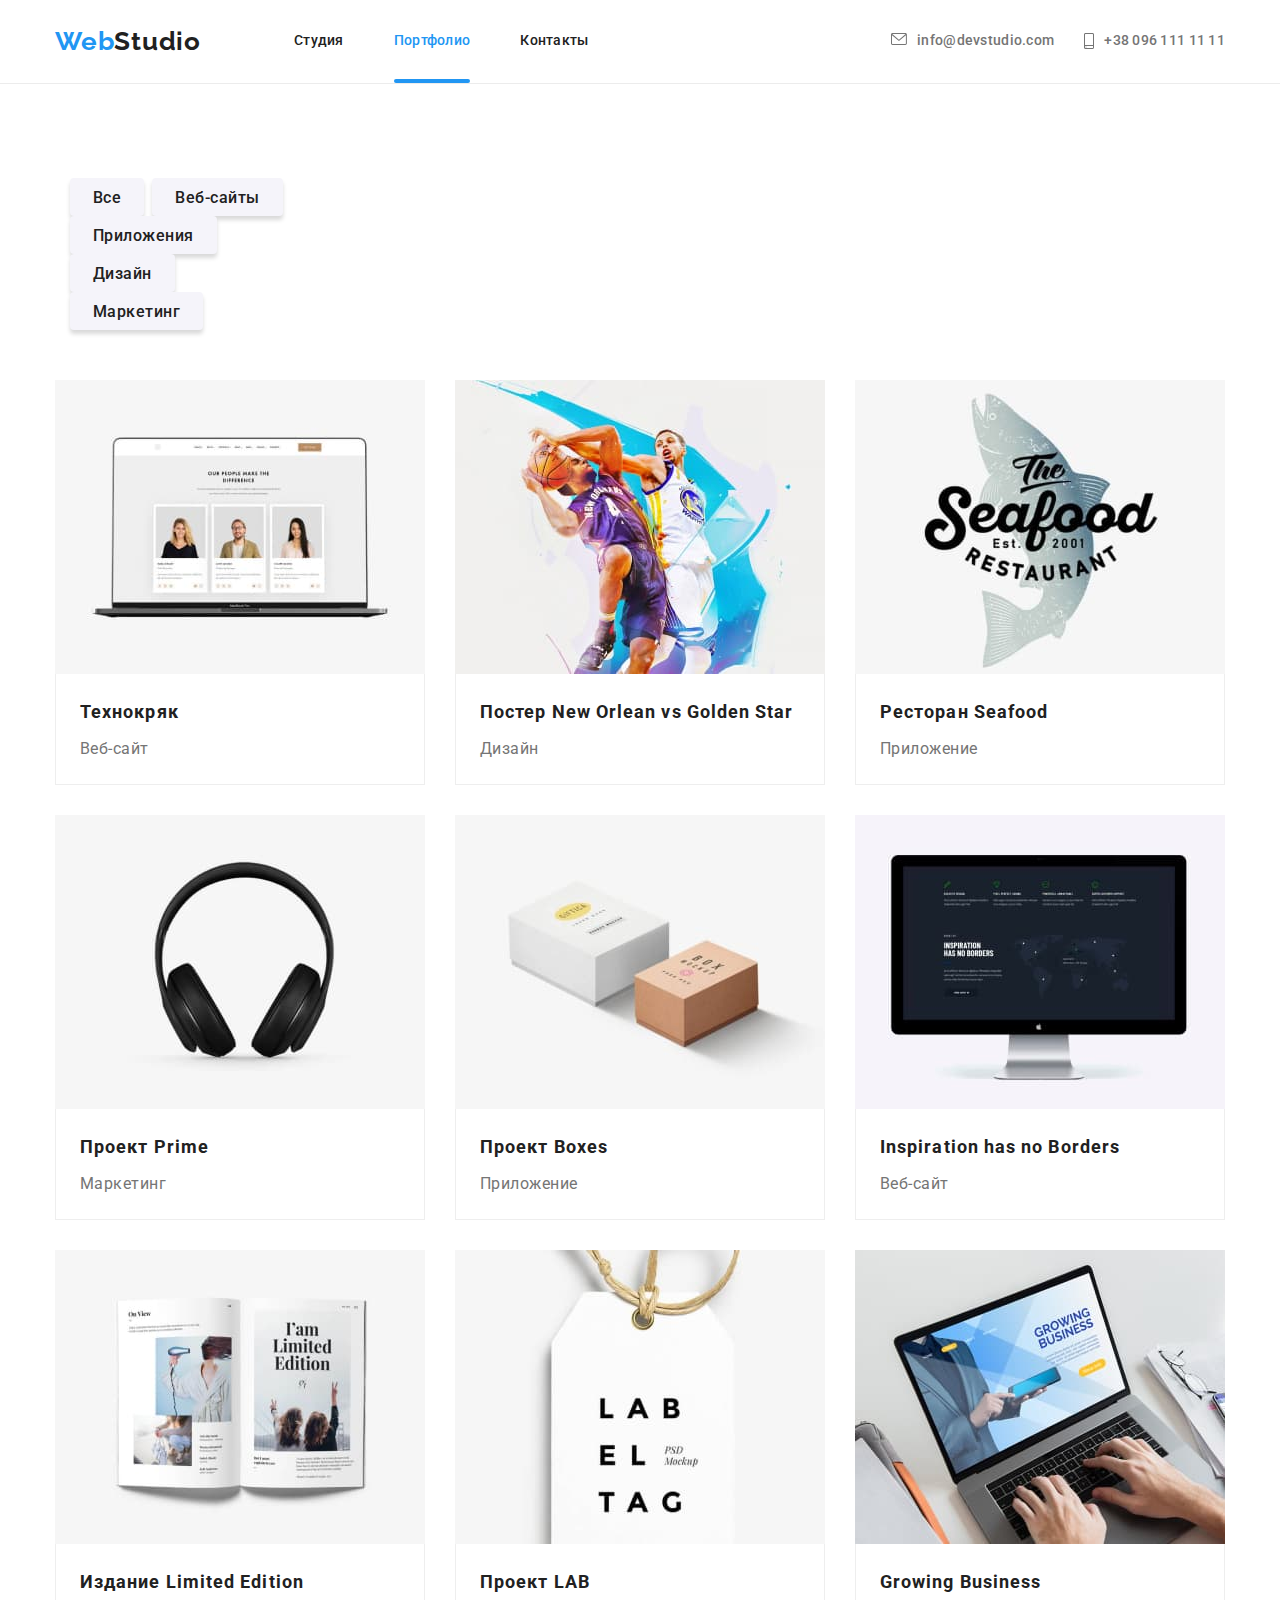
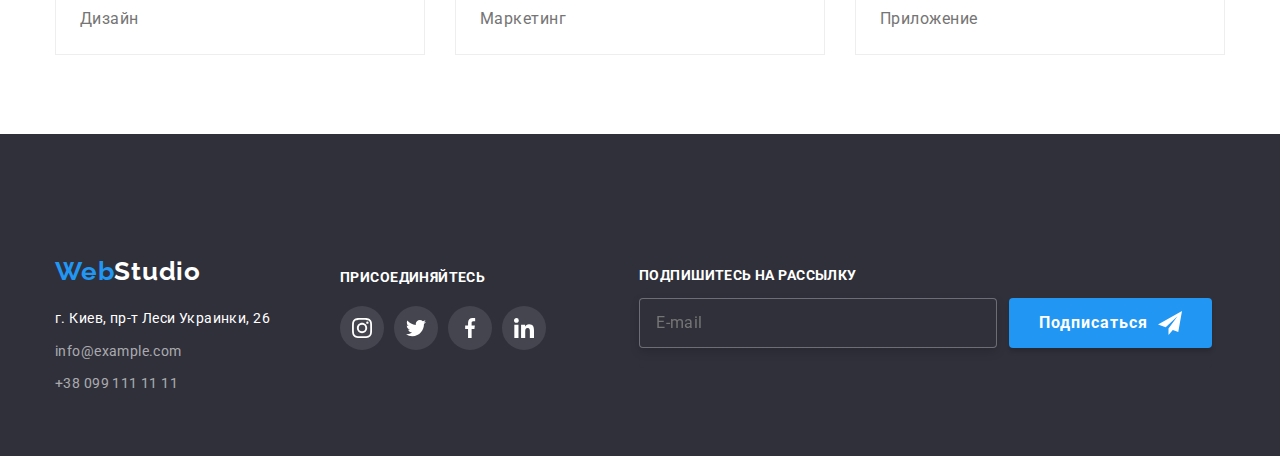
==== portfolio.html @ 7ad87c72 "hw8" ====
<!DOCTYPE html>
<html lang="ru">
<head>
    <meta charset="UTF-8">
    <meta name="viewport" content="width=device-width, initial-scale=1.0">
    <title>Document</title>
    <link rel="preconnect" href="https://fonts.gstatic.com">
    <link
        href="https://fonts.googleapis.com/css2?family=Raleway:wght@700&family=Roboto:wght@400;500;700;900&display=swap"
        rel="stylesheet">
    <link rel="stylesheet"
        href="https://cdnjs.cloudflare.com/ajax/libs/modern-normalize/1.0.0/modern-normalize.min.css">
    <link rel="stylesheet" href="./css/portfolio.min.css">
</head>
<body class="page">
    <!--Шапка сайта-->
    <header class="page-header">
        <div class="container main">
            <nav class="com"> 
                <a href="./" class="logo">Web<span class="header-logo">Studio</span></a>
                <ul class="siteNav">
                    <li class="siteNav__item"><a href="./index.html" class="siteNav__link ">Студия</a> </li>
                    <li class="siteNav__item"><a href="./portfolio.html" class="siteNav__link siteNav__link--active">Портфолио</a> </li>
                    <li class="siteNav__item"><a href="" class="siteNav__link">Контакты</a> </li>
                </ul>
            </nav>
            <address class="address">
                <ul class="authNav">
                    <li class="authNav__item">
                        <a href="mailto:info@devstudio.com" class="authNav__dispatch">
                            <svg class="authNav__icon" width="16" height="12">
                                <use href=".//image/sprite.svg#icon-envelope"></use>
                            </svg>
                            info@devstudio.com
                        </a>
                    </li>
                    <li class="authNav__item">
                        <a href="tel:+380961111111" class="authNav__dispatch">
                            <svg class="authNav__icon" width="10" height="16">
                                <use href=".//image/sprite.svg#icon-smartphone"></use>
                            </svg>
                            +38 096 111 11 11
                        </a>
                    </li>
                </ul>
            </address>
        </div>
    </header>
    <main>       
            <section class="section">
                <div class="container">
                    <!-- <h1>Наши работы</h1> -->
                    <ul class="filter">
                        <li class="filter__button"><button type="button" class="button button--navig">Все</button></li>
                        <li class="filter__button"><button type="button" class="button button--navig">Веб-сайты</button></li>
                        <li class="filter__button"><button type="button" class="button button--navig">Приложения</button></li>
                        <li class="filter__button"><button type="button" class="button button--navig">Дизайн</button></li>
                        <li class="filter__button"><button type="button" class="button button--navig">Маркетинг</button></li>
                    </ul>
                    <ul class="project">
                        <li class="partition">
                            <a href="" class="partition__image">
                                <div class="partition__overley">
                                    <img src="./image/project1.jpg" alt="img" width="370" height="294">
                                    <p class="partition__hover">Технокряк это современная площадка распространения коронавируса. Компании используют эту платформу для цифрового
                                    шпионажа и атак на защищённые сервера конкурентов.</p>
                                </div>
                                
                                <div class="partition__unit">
                                    <h2 class="partition__title">Технокряк</h2>
                                    <p class="partition__text">Веб-сайт</p>
                                </div>
                            </a>
                        </li>
                        <li class="partition">
                            <a href="" class="partition__image">
                                <div class="partition__overley">
                                    <img src="./image/project2.jpg" alt="img" width="370" height="294">
                                    <p class="partition__hover">Технокряк это современная площадка распространения коронавируса. Компании используют эту
                                        платформу для цифрового
                                        шпионажа и атак на защищённые сервера конкурентов.</p>
                                </div>
                               <div class="partition__unit">
                                    <h2 class="partition__title">Постер New Orlean vs Golden Star</h2>
                                    <p class="partition__text">Дизайн</p>
                               </div>
                            </a>
                        </li>
                        <li class="partition">
                            <a href="" class="partition__image">
                                <div class="partition__overley">
                                    <img src="./image/project3.jpg" alt="img" width="370" height="294">
                                    <p class="partition__hover">Технокряк это современная площадка распространения коронавируса. Компании используют эту
                                        платформу для цифрового
                                        шпионажа и атак на защищённые сервера конкурентов.</p>
                                </div>
                                <div class="partition__unit">
                                    <h2 class="partition__title">Ресторан Seafood</h2>
                                    <p class="partition__text">Приложение</p>
                                </div>
                            </a>
                        </li>
                        <li class="partition">
                            <a href="" class="partition__image">
                                <div class="partition__overley">
                                    <img src="./image/project4.jpg" alt="img" width="370" height="294">
                                    <p class="partition__hover">Технокряк это современная площадка распространения коронавируса. Компании используют эту
                                        платформу для цифрового
                                        шпионажа и атак на защищённые сервера конкурентов.</p>
                                </div>
                                
                                <div class="partition__unit">
                                    <h2 class="partition__title">Проект Prime</h2>
                                    <p class="partition__text">Маркетинг</p>
                                </div>
                            </a>
                        </li>
                        <li class="partition">
                            <a href="" class="partition__image">
                                <div class="partition__overley">
                                    <img src="./image/project5.jpg" alt="img" width="370" height="294">
                                    <p class="partition__hover">Технокряк это современная площадка распространения коронавируса. Компании используют эту
                                        платформу для цифрового
                                        шпионажа и атак на защищённые сервера конкурентов.</p>
                                </div>
                                <div class="partition__unit">
                                    <h2 class="partition__title">Проект Boxes</h2>
                                    <p class="partition__text">Приложение</p>
                                </div>
                            </a>
                        </li>
                        <li class="partition">
                            <a href="" class="partition__image">
                                <div class="partition__overley">
                                    <img src="./image/project6.jpg" alt="img" width="370" height="294">
                                    <p class="partition__hover">Технокряк это современная площадка распространения коронавируса. Компании используют эту
                                        платформу для цифрового
                                        шпионажа и атак на защищённые сервера конкурентов.</p>
                                </div>
                                <div class="partition__unit">
                                    <h2 class="partition__title">Inspiration has no Borders</h2>
                                    <p class="partition__text">Веб-сайт</p>
                                </div>
                            </a>
                        </li>
                        <li class="partition">
                            <a href="" class="partition__image">
                                <div class="partition__overley">
                                    <img src="./image/project7.jpg" alt="img" width="370" height="294">
                                    <p class="partition__hover">Технокряк это современная площадка распространения коронавируса. Компании используют эту
                                        платформу для цифрового
                                        шпионажа и атак на защищённые сервера конкурентов.</p>
                                </div>
                                <div class="partition__unit">
                                    <h2 class="partition__title">Издание Limited Edition</h2>
                                    <p class="partition__text">Дизайн</p>
                                </div>
                            </a>
                        </li>
                        <li class="partition">
                            <a href="" class="partition__image">
                                <div class="partition__overley">
                                    <img src="./image/project8.jpg" alt="img" width="370" height="294">
                                    <p class="partition__hover">Технокряк это современная площадка распространения коронавируса. Компании используют эту
                                        платформу для цифрового
                                        шпионажа и атак на защищённые сервера конкурентов.</p>
                                </div>
                                <div class="partition__unit">
                                    <h2 class="partition__title">Проект LAB</h2>
                                    <p class="partition__text">Маркетинг</p>
                                </div>
                            </a>
                        </li>
                        <li class="partition">
                            <a href="" class="partition__image">
                                <div class="partition__overley">
                                    <img src="./image/project9.jpg" alt="img" width="370" height="294">
                                    <p class="partition__hover">Технокряк это современная площадка распространения коронавируса. Компании используют эту
                                        платформу для цифрового
                                        шпионажа и атак на защищённые сервера конкурентов.</p>
                                </div>
                                <div class="partition__unit">
                                    <h2 class="partition__title">Growing Business</h2>
                                    <p class="partition__text">Приложение</p>
                                </div>
                            </a>
                        </li>
                    </ul>

                </div>                
            </section>        
    </main>
    <footer class="navi">
        <!-- <h2>WebStudio</h2> -->
        <div class="container foot">
            <div class="footer-logo">
                <div>
                    <a href="./" class="logo pad">Web<span class="logo-footer">Studio</span></a>
                    <address>
                        <ul class="cell">
                            <li class="cell__direction"><a href="#" class="cell__address">г. Киев, пр-т Леси Украинки, 26</a></li>
                            <li class="cell__dispatch"><a href="mailto:info@example.com" class="cell__group">info@example.com</a>
                            </li>
                            <li class="cell__dispatch"><a href="tel:+380991111111" class="cell__group">+38 099 111 11 11</a></li>
                        </ul>
                    </address>
                </div>
                <div class="social">
                    <p class="social-text">присоединяйтесь</p>
                    <ul class="network footer">
                        <li class="network__margin">
                            <a href="" class="network__icon back">
                                <svg class="network__svg" width="20" height="20">
                                    <use href=".//image/sprite.svg#icon-instagram-2"></use>
                                </svg>
                            </a>
                        </li>
                        <li class="network__margin">
                            <a href="" class="network__icon back">
                                <svg class="network__svg" width="20" height="20">
                                    <use href="./image/sprite.svg#icon-twitter"></use>
                                </svg>
                            </a>
                        </li>
                        <li class="network__margin">
                            <a href="" class="network__icon back">
                                <svg class="network__svg" width="20" height="20">
                                    <use href="./image/sprite.svg#icon-facebook-1"></use>
                                </svg>
                            </a>
                        </li>
                        <li class="network__margin">
                            <a href="" class="network__icon back">
                                <svg class="network__svg" width="20" height="20">
                                    <use href="./image/sprite.svg#icon-linkedin-1"></use>
                                </svg>
                            </a>
                        </li>
                    </ul>
                </div>
            </div>
            <div class="subscription">
                <p class="subscription__text">Подпишитесь на рассылку</p>
                <div>
                    <form class="subscription__form" autocomplete="off">
                        <input class="subscription__mail" type="email" name="email" placeholder="E-mail" />
                        <button class="button button--subscription">Подписаться
                            <svg class="subscription__svg" width="24" height="24">
                                <use href="./image/sprite.svg#icon-send"></use>
                            </svg>
                        </button>
                    </form>
                </div>
            </div>
        </div>
    </footer>
</body>    
</html>
---- css/portfolio.min.css ----
ul{padding:0;margin:0;list-style:none}a{text-decoration:none}img{display:block}section{padding-top:60px;font-weight:400;font-size:14px;line-height:1.71;letter-spacing:0.03em}@media screen and (min-width: 768px){section{padding:60px 0}}@media screen and (min-width: 1200px){section{padding:94px 0}}button{cursor:pointer}.page{color:#757575;background-color:#fff;font-family:Roboto,sans-serif}.container{margin-left:auto;margin-right:auto;padding-left:15px;padding-right:15px}@media screen and (min-width: 480px){.container{width:480px}}@media screen and (min-width: 768px){.container{width:768px}}@media screen and (min-width: 1200px){.container{width:1200px}}.logo{display:block;padding:16px 0;color:#2196f3;font-family:Raleway,sans-serif;font-weight:700;font-size:26px;line-height:1.19;letter-spacing:0.03em}@media screen and (min-width: 767px){.logo{padding:26px 0}}@media screen and (min-width: 768px){.main{display:-webkit-box;display:-ms-flexbox;display:flex;-webkit-box-align:center;-ms-flex-align:center;align-items:center}}@media screen and (min-width: 768px){.com{display:-webkit-box;display:-ms-flexbox;display:flex;-webkit-box-align:center;-ms-flex-align:center;align-items:center}}.page-header{border-bottom:1px solid #ececec}.header-logo{color:#212121}.siteNav{display:none}@media screen and (min-width: 768px){.siteNav{display:-webkit-box;display:-ms-flexbox;display:flex;margin-left:88px;-webkit-box-align:center;-ms-flex-align:center;align-items:center}}@media screen and (min-width: 1200px){.siteNav{margin-left:93px}}.siteNav__item{position:relative}.siteNav__item:not(:last-child){margin-right:50px}.siteNav__link{color:#212121;font-weight:500;font-size:14px;line-height:1.14;letter-spacing:0.02em;-webkit-transition:color 250ms cubic-bezier(0.4, 0, 0.2, 1);transition:color 250ms cubic-bezier(0.4, 0, 0.2, 1)}.siteNav__link:focus,.siteNav__link:hover{color:#2196f3}@media screen and (min-width: 768px){.siteNav__link{display:block}}.siteNav__link--active{color:#2196f3}.siteNav__link--active::after{content:"";display:-webkit-box;display:-ms-flexbox;display:flex;position:absolute;width:100%;height:4px;top:46px;border-radius:2px;background-color:#2196f3}.address{margin-left:auto}.authNav{display:none}@media screen and (min-width: 768px){.authNav{display:block}}@media screen and (min-width: 1200px){.authNav{display:-webkit-inline-box;display:-ms-inline-flexbox;display:inline-flex}}@media screen and (min-width: 1200px){.authNav__item:not(:last-child){margin-right:30px}}.authNav__dispatch{padding:32px 0;font-style:normal;color:#757575;font-weight:500;font-size:14px;line-height:1.14;letter-spacing:0.02em;-webkit-transition:color 250ms cubic-bezier(0.4, 0, 0.2, 1);transition:color 250ms cubic-bezier(0.4, 0, 0.2, 1)}.authNav__dispatch:focus,.authNav__dispatch:hover{color:#2196f3}@media screen and (min-width: 1200px){.authNav__dispatch{display:-webkit-inline-box;display:-ms-inline-flexbox;display:inline-flex}}.authNav__icon{margin-right:10px;fill:currentColor}.button{display:inline-block;border-radius:4px;min-width:200px;height:50px;border:1px solid transparent;color:#fff;background:#2196f3;-webkit-box-shadow:0px 4px 4px rgba(0,0,0,0.15);box-shadow:0px 4px 4px rgba(0,0,0,0.15);font-weight:700;font-size:16px;line-height:1.87;-webkit-box-align:center;-ms-flex-align:center;align-items:center;text-align:center;letter-spacing:0.06em}.button--hero{padding:10px 32px}.button--form{padding:10px 56px;margin:30px 163px 40px 165px}.button--subscription{display:-webkit-inline-box;display:-ms-inline-flexbox;display:inline-flex;padding:10px 29px}@media screen and (min-width: 1200px){.button--subscription{margin-left:12px}}.filter{display:-webkit-box;display:-ms-flexbox;display:flex;-ms-flex-wrap:wrap;flex-wrap:wrap;width:362px;margin:0 103px 0 15px;width:calc((100% - 32px) / 5)}@media screen and (min-width: 1200px){.filter{margin-bottom:50px}}.filter__button:not(:last-child){margin-right:8px}.button--navig{padding:6px 22px;height:38px;min-width:0;color:#212121;background:#f5f4fa;font-weight:500;line-height:1.63;letter-spacing:0.03em;-webkit-transition:color 250ms cubic-bezier(0.4, 0, 0.2, 1),background 250ms cubic-bezier(0.4, 0, 0.2, 1),-webkit-box-shadow 250ms cubic-bezier(0.4, 0, 0.2, 1);transition:color 250ms cubic-bezier(0.4, 0, 0.2, 1),background 250ms cubic-bezier(0.4, 0, 0.2, 1),-webkit-box-shadow 250ms cubic-bezier(0.4, 0, 0.2, 1);transition:color 250ms cubic-bezier(0.4, 0, 0.2, 1),background 250ms cubic-bezier(0.4, 0, 0.2, 1),box-shadow 250ms cubic-bezier(0.4, 0, 0.2, 1);transition:color 250ms cubic-bezier(0.4, 0, 0.2, 1),background 250ms cubic-bezier(0.4, 0, 0.2, 1),box-shadow 250ms cubic-bezier(0.4, 0, 0.2, 1),-webkit-box-shadow 250ms cubic-bezier(0.4, 0, 0.2, 1)}.button--navig:hover,.button--navig:focus{color:#fff;background:#2196f3;-webkit-box-shadow:0px 3px 1px rgba(0,0,0,0.1),0px 1px 2px rgba(0,0,0,0.08),0px 2px 2px rgba(0,0,0,0.12);box-shadow:0px 3px 1px rgba(0,0,0,0.1),0px 1px 2px rgba(0,0,0,0.08),0px 2px 2px rgba(0,0,0,0.12)}@media screen and (min-width: 768px){.project{display:-webkit-box;display:-ms-flexbox;display:flex;-ms-flex-wrap:wrap;flex-wrap:wrap;margin:-15px}}@media screen and (min-width: 768px){.partition{margin:15px;width:calc((100% - 15px*4) / 2)}}@media screen and (min-width: 1200px){.partition{margin:15px;width:calc((100% - 15px*6) / 3)}}.partition:nth-child(3n){margin-right:0}.partition:nth-last-child(-n+3){margin-bottom:0}.partition__overley{display:-webkit-box;display:-ms-flexbox;display:flex;position:relative;overflow:hidden}.partition__hover{margin:0;padding:63px 24px;font-size:18px;line-height:1.56;letter-spacing:0.03em;color:#fff;position:absolute;width:100%;height:100%;background:rgba(33,150,243,0.9);-webkit-transform:translateY(100%);transform:translateY(100%);-webkit-transition:-webkit-transform 250ms cubic-bezier(0.4, 0, 0.2, 1);transition:-webkit-transform 250ms cubic-bezier(0.4, 0, 0.2, 1);transition:transform 250ms cubic-bezier(0.4, 0, 0.2, 1);transition:transform 250ms cubic-bezier(0.4, 0, 0.2, 1), -webkit-transform 250ms cubic-bezier(0.4, 0, 0.2, 1)}.partition__unit{width:370px;padding:20px 24px;border:1px solid #eeeeee;border-top:0;font-weight:400;font-size:16px;line-height:1.87;letter-spacing:0.03em;color:#757575}.partition__title{margin:0;margin-bottom:4px}.partition__text{margin:0}.partition h2{color:#212121;font-weight:700;font-size:18px;line-height:2;letter-spacing:0.06em}.partition__image{display:block;-webkit-box-shadow:0px 1px 1px #fff,0px 4px 4px #fff,1px 4px 6px #fff;box-shadow:0px 1px 1px #fff,0px 4px 4px #fff,1px 4px 6px #fff;-webkit-transition:color 250ms cubic-bezier(0.4, 0, 0.2, 1);transition:color 250ms cubic-bezier(0.4, 0, 0.2, 1)}.partition__image:hover{-webkit-box-shadow:0px 1px 1px rgba(0,0,0,0.12),0px 4px 4px rgba(0,0,0,0.06),1px 4px 6px rgba(0,0,0,0.16);box-shadow:0px 1px 1px rgba(0,0,0,0.12),0px 4px 4px rgba(0,0,0,0.06),1px 4px 6px rgba(0,0,0,0.16)}.partition__image:hover .partition__hover{-webkit-transform:translateY(0);transform:translateY(0)}.navi{padding:60px 0;background:#2f303a}@media screen and (max-width: 1199px){.foot{text-align:center}}@media screen and (min-width: 1200px){.foot{display:-webkit-box;display:-ms-flexbox;display:flex;-webkit-box-align:baseline;-ms-flex-align:baseline;align-items:baseline}}.logo-footer{color:#fff;padding:0}.cell{font-weight:400;font-size:14px;line-height:1.71;letter-spacing:0.03em}@media screen and (min-width: 1200px){.cell{text-align:left}}.cell__group{font-style:normal;color:rgba(255,255,255,0.6)}.cell__address{font-style:normal;color:#fff}.cell__direction{margin:20px 0 9px}.cell__dispatch:not(:last-child){margin-bottom:9px}.social{margin:60px 0;color:#fff;font-weight:700;font-size:14px;line-height:1.14;letter-spacing:0.03em;text-transform:uppercase}@media screen and (min-width: 768px){.social{margin:0}}@media screen and (min-width: 1200px){.social{margin-left:70px}}.social-text{margin-bottom:20px}@media screen and (min-width: 768px){.subscription{margin-top:60px}}@media screen and (min-width: 1200px){.subscription{margin-left:93px}}.subscription__text{font-weight:700;font-size:14px;line-height:1.14;letter-spacing:0.03em;text-transform:uppercase;color:#fff}.subscription__form{color:rgba(255,255,255,0.6);background:#2f303a;border-radius:4px}@media screen and (min-width: 1200px){.subscription__form{display:-webkit-inline-box;display:-ms-inline-flexbox;display:inline-flex}}.subscription__mail{resize:none;margin-bottom:20px;padding:15px 0 15px 16px;width:100%;height:50px;font-weight:400;font-size:16px;line-height:1.87;letter-spacing:0.03em;-webkit-box-align:center;-ms-flex-align:center;align-items:center;color:rgba(255,255,255,0.6);background:#2f303a;border:1px solid rgba(255,255,255,0.3);-webkit-filter:drop-shadow(0px 4px 4px rgba(0,0,0,0.15));filter:drop-shadow(0px 4px 4px rgba(0,0,0,0.15));border-radius:4px}@media screen and (min-width: 768px){.subscription__mail{display:-webkit-box;display:-ms-flexbox;display:flex;margin:auto;margin-bottom:20px;width:450px}}@media screen and (min-width: 1200px){.subscription__mail{width:358px}}.subscription__svg{margin-left:10px;fill:#fff}@media screen and (min-width: 480px){.pad{text-align:center;padding:0}}@media screen and (min-width: 1200px){.pad{text-align:left}}@media screen and (min-width: 768px) and (max-width: 1199px){.footer-logo{display:-webkit-box;display:-ms-flexbox;display:flex;-ms-flex-pack:distribute;justify-content:space-around}}@media screen and (min-width: 1200px){.footer-logo{display:-webkit-box;display:-ms-flexbox;display:flex}}.network{display:-webkit-box;display:-ms-flexbox;display:flex;width:206px}.footer{margin:auto}.network__margin:not(:last-child){margin-right:10px}.network__svg{fill:currentColor}.network__icon{display:-webkit-box;display:-ms-flexbox;display:flex;-webkit-box-align:center;-ms-flex-align:center;align-items:center;-webkit-box-pack:center;-ms-flex-pack:center;justify-content:center;border:none;border-radius:50%;color:#afb1b8;width:44px;height:44px;-webkit-transition:color 250ms cubic-bezier(0.4, 0, 0.2, 1),background-color 250ms cubic-bezier(0.4, 0, 0.2, 1);transition:color 250ms cubic-bezier(0.4, 0, 0.2, 1),background-color 250ms cubic-bezier(0.4, 0, 0.2, 1)}.network__icon:hover{background-color:#2196f3;color:#fff}.back{color:#fff;background:rgba(255,255,255,0.1)}
/*# sourceMappingURL=portfolio.min.css.map */
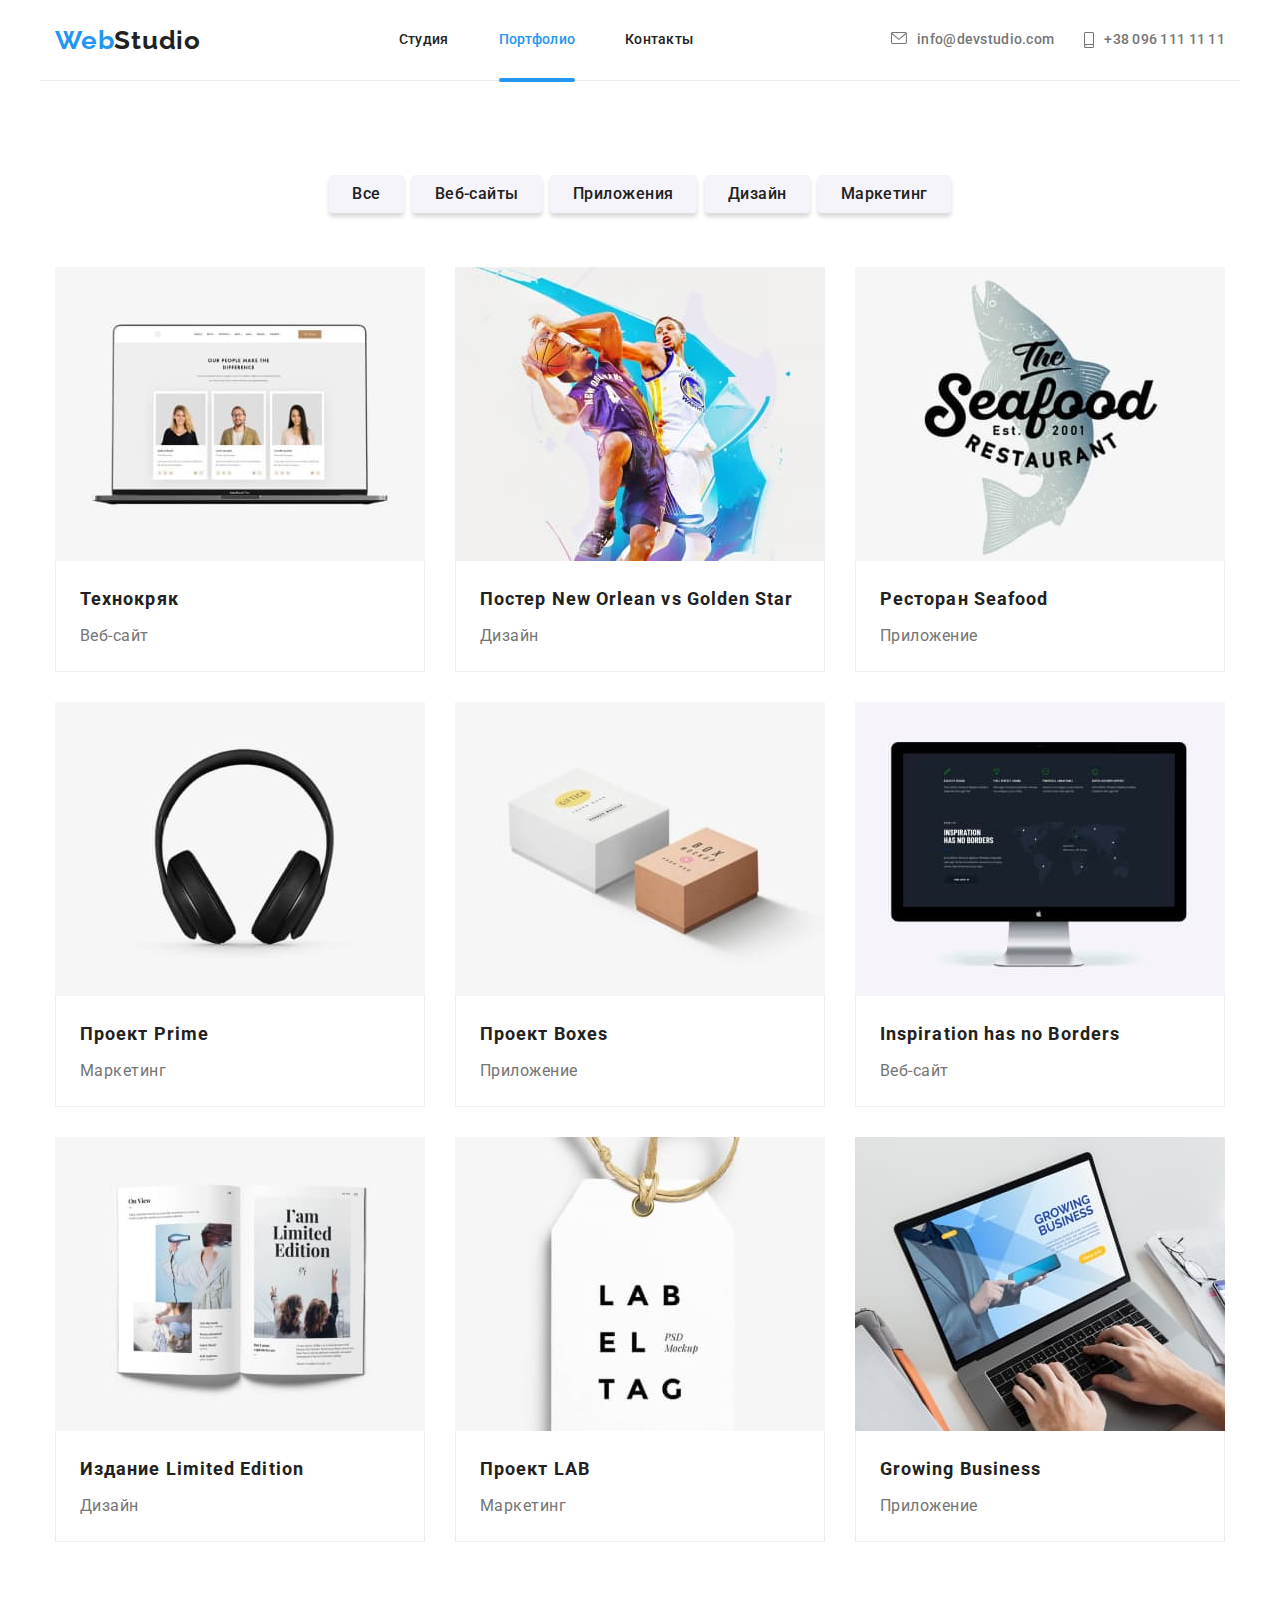
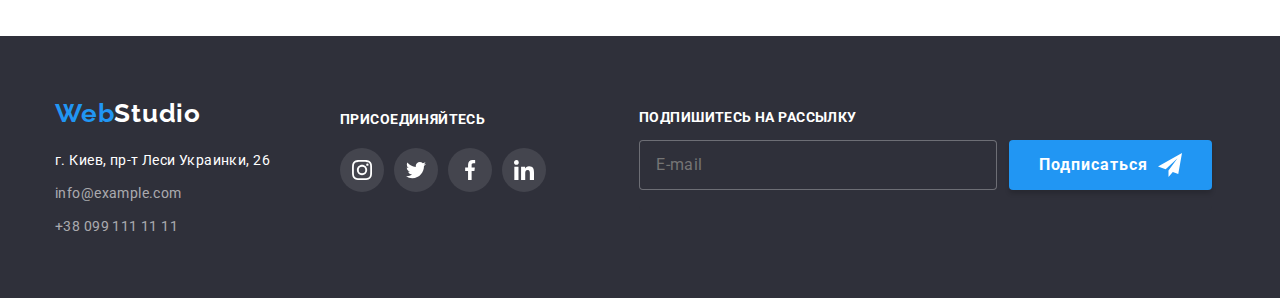
==== commit 6d69432a: "hw8" ====
--- a/portfolio.html
+++ b/portfolio.html
@@ -18,32 +18,46 @@
         <div class="container main">
             <nav class="com"> 
                 <a href="./" class="logo">Web<span class="header-logo">Studio</span></a>
-                <ul class="siteNav">
-                    <li class="siteNav__item"><a href="./index.html" class="siteNav__link ">Студия</a> </li>
-                    <li class="siteNav__item"><a href="./portfolio.html" class="siteNav__link siteNav__link--active">Портфолио</a> </li>
-                    <li class="siteNav__item"><a href="" class="siteNav__link">Контакты</a> </li>
-                </ul>
+                <button type="button" class="menu-button is-open" 
+                aria-controls="menu-conteiner"  data-menu-button >
+                    <svg class="svg-menu" width="40" height="40" aria-label="Переключатель моб меню">
+                        <use class="icon-menu" href=".//image/sprite.svg#icon-menu_40px"></use>
+                        <use class="icon-close" href=".//image/sprite.svg#icon-close_40px"></use>
+                    </svg>                        
+                                            
+                </button>
+                <div class="menu-conteiner" id="menu-conteiner" data-menu>
+                    <ul class="siteNav">
+                        <li class="siteNav__item"><a href="./index.html" class="siteNav__link ">Студия</a> </li>
+                        <li class="siteNav__item"><a href="./portfolio.html" class="siteNav__link siteNav__link--active">Портфолио</a> </li>
+                        <li class="siteNav__item"><a href="" class="siteNav__link">Контакты</a> </li>
+                    </ul>
+                    <address class="address">
+                        <ul class="authNav">
+                            <li class="authNav__item">
+                                <a href="mailto:info@devstudio.com" class="authNav__dispatch">
+                                    <svg class="authNav__icon" width="16" height="12">
+                                        <use href=".//image/sprite.svg#icon-envelope"></use>
+                                    </svg>
+                                    info@devstudio.com
+                                </a>
+                            </li>
+                            <li class="authNav__item">
+                                <a href="tel:+380961111111" class="authNav__dispatch">
+                                    <svg class="authNav__icon" width="10" height="16">
+                                        <use href=".//image/sprite.svg#icon-smartphone"></use>
+                                    </svg>
+                                    +38 096 111 11 11
+                                </a>
+                            </li>
+                        </ul>
+                    </address>                   
+                    
+                </div>
+    
+                
             </nav>
-            <address class="address">
-                <ul class="authNav">
-                    <li class="authNav__item">
-                        <a href="mailto:info@devstudio.com" class="authNav__dispatch">
-                            <svg class="authNav__icon" width="16" height="12">
-                                <use href=".//image/sprite.svg#icon-envelope"></use>
-                            </svg>
-                            info@devstudio.com
-                        </a>
-                    </li>
-                    <li class="authNav__item">
-                        <a href="tel:+380961111111" class="authNav__dispatch">
-                            <svg class="authNav__icon" width="10" height="16">
-                                <use href=".//image/sprite.svg#icon-smartphone"></use>
-                            </svg>
-                            +38 096 111 11 11
-                        </a>
-                    </li>
-                </ul>
-            </address>
+            
         </div>
     </header>
     <main>       
@@ -254,5 +268,6 @@
             </div>
         </div>
     </footer>
+    <script src="./js/mobmenu.js"></script>
 </body>    
 </html>--- a/css/portfolio.min.css
+++ b/css/portfolio.min.css
@@ -1,2 +1,2 @@
-ul{padding:0;margin:0;list-style:none}a{text-decoration:none}img{display:block}section{padding-top:60px;font-weight:400;font-size:14px;line-height:1.71;letter-spacing:0.03em}@media screen and (min-width: 768px){section{padding:60px 0}}@media screen and (min-width: 1200px){section{padding:94px 0}}button{cursor:pointer}.page{color:#757575;background-color:#fff;font-family:Roboto,sans-serif}.container{margin-left:auto;margin-right:auto;padding-left:15px;padding-right:15px}@media screen and (min-width: 480px){.container{width:480px}}@media screen and (min-width: 768px){.container{width:768px}}@media screen and (min-width: 1200px){.container{width:1200px}}.logo{display:block;padding:16px 0;color:#2196f3;font-family:Raleway,sans-serif;font-weight:700;font-size:26px;line-height:1.19;letter-spacing:0.03em}@media screen and (min-width: 767px){.logo{padding:26px 0}}@media screen and (min-width: 768px){.main{display:-webkit-box;display:-ms-flexbox;display:flex;-webkit-box-align:center;-ms-flex-align:center;align-items:center}}@media screen and (min-width: 768px){.com{display:-webkit-box;display:-ms-flexbox;display:flex;-webkit-box-align:center;-ms-flex-align:center;align-items:center}}.page-header{border-bottom:1px solid #ececec}.header-logo{color:#212121}.siteNav{display:none}@media screen and (min-width: 768px){.siteNav{display:-webkit-box;display:-ms-flexbox;display:flex;margin-left:88px;-webkit-box-align:center;-ms-flex-align:center;align-items:center}}@media screen and (min-width: 1200px){.siteNav{margin-left:93px}}.siteNav__item{position:relative}.siteNav__item:not(:last-child){margin-right:50px}.siteNav__link{color:#212121;font-weight:500;font-size:14px;line-height:1.14;letter-spacing:0.02em;-webkit-transition:color 250ms cubic-bezier(0.4, 0, 0.2, 1);transition:color 250ms cubic-bezier(0.4, 0, 0.2, 1)}.siteNav__link:focus,.siteNav__link:hover{color:#2196f3}@media screen and (min-width: 768px){.siteNav__link{display:block}}.siteNav__link--active{color:#2196f3}.siteNav__link--active::after{content:"";display:-webkit-box;display:-ms-flexbox;display:flex;position:absolute;width:100%;height:4px;top:46px;border-radius:2px;background-color:#2196f3}.address{margin-left:auto}.authNav{display:none}@media screen and (min-width: 768px){.authNav{display:block}}@media screen and (min-width: 1200px){.authNav{display:-webkit-inline-box;display:-ms-inline-flexbox;display:inline-flex}}@media screen and (min-width: 1200px){.authNav__item:not(:last-child){margin-right:30px}}.authNav__dispatch{padding:32px 0;font-style:normal;color:#757575;font-weight:500;font-size:14px;line-height:1.14;letter-spacing:0.02em;-webkit-transition:color 250ms cubic-bezier(0.4, 0, 0.2, 1);transition:color 250ms cubic-bezier(0.4, 0, 0.2, 1)}.authNav__dispatch:focus,.authNav__dispatch:hover{color:#2196f3}@media screen and (min-width: 1200px){.authNav__dispatch{display:-webkit-inline-box;display:-ms-inline-flexbox;display:inline-flex}}.authNav__icon{margin-right:10px;fill:currentColor}.button{display:inline-block;border-radius:4px;min-width:200px;height:50px;border:1px solid transparent;color:#fff;background:#2196f3;-webkit-box-shadow:0px 4px 4px rgba(0,0,0,0.15);box-shadow:0px 4px 4px rgba(0,0,0,0.15);font-weight:700;font-size:16px;line-height:1.87;-webkit-box-align:center;-ms-flex-align:center;align-items:center;text-align:center;letter-spacing:0.06em}.button--hero{padding:10px 32px}.button--form{padding:10px 56px;margin:30px 163px 40px 165px}.button--subscription{display:-webkit-inline-box;display:-ms-inline-flexbox;display:inline-flex;padding:10px 29px}@media screen and (min-width: 1200px){.button--subscription{margin-left:12px}}.filter{display:-webkit-box;display:-ms-flexbox;display:flex;-ms-flex-wrap:wrap;flex-wrap:wrap;width:362px;margin:0 103px 0 15px;width:calc((100% - 32px) / 5)}@media screen and (min-width: 1200px){.filter{margin-bottom:50px}}.filter__button:not(:last-child){margin-right:8px}.button--navig{padding:6px 22px;height:38px;min-width:0;color:#212121;background:#f5f4fa;font-weight:500;line-height:1.63;letter-spacing:0.03em;-webkit-transition:color 250ms cubic-bezier(0.4, 0, 0.2, 1),background 250ms cubic-bezier(0.4, 0, 0.2, 1),-webkit-box-shadow 250ms cubic-bezier(0.4, 0, 0.2, 1);transition:color 250ms cubic-bezier(0.4, 0, 0.2, 1),background 250ms cubic-bezier(0.4, 0, 0.2, 1),-webkit-box-shadow 250ms cubic-bezier(0.4, 0, 0.2, 1);transition:color 250ms cubic-bezier(0.4, 0, 0.2, 1),background 250ms cubic-bezier(0.4, 0, 0.2, 1),box-shadow 250ms cubic-bezier(0.4, 0, 0.2, 1);transition:color 250ms cubic-bezier(0.4, 0, 0.2, 1),background 250ms cubic-bezier(0.4, 0, 0.2, 1),box-shadow 250ms cubic-bezier(0.4, 0, 0.2, 1),-webkit-box-shadow 250ms cubic-bezier(0.4, 0, 0.2, 1)}.button--navig:hover,.button--navig:focus{color:#fff;background:#2196f3;-webkit-box-shadow:0px 3px 1px rgba(0,0,0,0.1),0px 1px 2px rgba(0,0,0,0.08),0px 2px 2px rgba(0,0,0,0.12);box-shadow:0px 3px 1px rgba(0,0,0,0.1),0px 1px 2px rgba(0,0,0,0.08),0px 2px 2px rgba(0,0,0,0.12)}@media screen and (min-width: 768px){.project{display:-webkit-box;display:-ms-flexbox;display:flex;-ms-flex-wrap:wrap;flex-wrap:wrap;margin:-15px}}@media screen and (min-width: 768px){.partition{margin:15px;width:calc((100% - 15px*4) / 2)}}@media screen and (min-width: 1200px){.partition{margin:15px;width:calc((100% - 15px*6) / 3)}}.partition:nth-child(3n){margin-right:0}.partition:nth-last-child(-n+3){margin-bottom:0}.partition__overley{display:-webkit-box;display:-ms-flexbox;display:flex;position:relative;overflow:hidden}.partition__hover{margin:0;padding:63px 24px;font-size:18px;line-height:1.56;letter-spacing:0.03em;color:#fff;position:absolute;width:100%;height:100%;background:rgba(33,150,243,0.9);-webkit-transform:translateY(100%);transform:translateY(100%);-webkit-transition:-webkit-transform 250ms cubic-bezier(0.4, 0, 0.2, 1);transition:-webkit-transform 250ms cubic-bezier(0.4, 0, 0.2, 1);transition:transform 250ms cubic-bezier(0.4, 0, 0.2, 1);transition:transform 250ms cubic-bezier(0.4, 0, 0.2, 1), -webkit-transform 250ms cubic-bezier(0.4, 0, 0.2, 1)}.partition__unit{width:370px;padding:20px 24px;border:1px solid #eeeeee;border-top:0;font-weight:400;font-size:16px;line-height:1.87;letter-spacing:0.03em;color:#757575}.partition__title{margin:0;margin-bottom:4px}.partition__text{margin:0}.partition h2{color:#212121;font-weight:700;font-size:18px;line-height:2;letter-spacing:0.06em}.partition__image{display:block;-webkit-box-shadow:0px 1px 1px #fff,0px 4px 4px #fff,1px 4px 6px #fff;box-shadow:0px 1px 1px #fff,0px 4px 4px #fff,1px 4px 6px #fff;-webkit-transition:color 250ms cubic-bezier(0.4, 0, 0.2, 1);transition:color 250ms cubic-bezier(0.4, 0, 0.2, 1)}.partition__image:hover{-webkit-box-shadow:0px 1px 1px rgba(0,0,0,0.12),0px 4px 4px rgba(0,0,0,0.06),1px 4px 6px rgba(0,0,0,0.16);box-shadow:0px 1px 1px rgba(0,0,0,0.12),0px 4px 4px rgba(0,0,0,0.06),1px 4px 6px rgba(0,0,0,0.16)}.partition__image:hover .partition__hover{-webkit-transform:translateY(0);transform:translateY(0)}.navi{padding:60px 0;background:#2f303a}@media screen and (max-width: 1199px){.foot{text-align:center}}@media screen and (min-width: 1200px){.foot{display:-webkit-box;display:-ms-flexbox;display:flex;-webkit-box-align:baseline;-ms-flex-align:baseline;align-items:baseline}}.logo-footer{color:#fff;padding:0}.cell{font-weight:400;font-size:14px;line-height:1.71;letter-spacing:0.03em}@media screen and (min-width: 1200px){.cell{text-align:left}}.cell__group{font-style:normal;color:rgba(255,255,255,0.6)}.cell__address{font-style:normal;color:#fff}.cell__direction{margin:20px 0 9px}.cell__dispatch:not(:last-child){margin-bottom:9px}.social{margin:60px 0;color:#fff;font-weight:700;font-size:14px;line-height:1.14;letter-spacing:0.03em;text-transform:uppercase}@media screen and (min-width: 768px){.social{margin:0}}@media screen and (min-width: 1200px){.social{margin-left:70px}}.social-text{margin-bottom:20px}@media screen and (min-width: 768px){.subscription{margin-top:60px}}@media screen and (min-width: 1200px){.subscription{margin-left:93px}}.subscription__text{font-weight:700;font-size:14px;line-height:1.14;letter-spacing:0.03em;text-transform:uppercase;color:#fff}.subscription__form{color:rgba(255,255,255,0.6);background:#2f303a;border-radius:4px}@media screen and (min-width: 1200px){.subscription__form{display:-webkit-inline-box;display:-ms-inline-flexbox;display:inline-flex}}.subscription__mail{resize:none;margin-bottom:20px;padding:15px 0 15px 16px;width:100%;height:50px;font-weight:400;font-size:16px;line-height:1.87;letter-spacing:0.03em;-webkit-box-align:center;-ms-flex-align:center;align-items:center;color:rgba(255,255,255,0.6);background:#2f303a;border:1px solid rgba(255,255,255,0.3);-webkit-filter:drop-shadow(0px 4px 4px rgba(0,0,0,0.15));filter:drop-shadow(0px 4px 4px rgba(0,0,0,0.15));border-radius:4px}@media screen and (min-width: 768px){.subscription__mail{display:-webkit-box;display:-ms-flexbox;display:flex;margin:auto;margin-bottom:20px;width:450px}}@media screen and (min-width: 1200px){.subscription__mail{width:358px}}.subscription__svg{margin-left:10px;fill:#fff}@media screen and (min-width: 480px){.pad{text-align:center;padding:0}}@media screen and (min-width: 1200px){.pad{text-align:left}}@media screen and (min-width: 768px) and (max-width: 1199px){.footer-logo{display:-webkit-box;display:-ms-flexbox;display:flex;-ms-flex-pack:distribute;justify-content:space-around}}@media screen and (min-width: 1200px){.footer-logo{display:-webkit-box;display:-ms-flexbox;display:flex}}.network{display:-webkit-box;display:-ms-flexbox;display:flex;width:206px}.footer{margin:auto}.network__margin:not(:last-child){margin-right:10px}.network__svg{fill:currentColor}.network__icon{display:-webkit-box;display:-ms-flexbox;display:flex;-webkit-box-align:center;-ms-flex-align:center;align-items:center;-webkit-box-pack:center;-ms-flex-pack:center;justify-content:center;border:none;border-radius:50%;color:#afb1b8;width:44px;height:44px;-webkit-transition:color 250ms cubic-bezier(0.4, 0, 0.2, 1),background-color 250ms cubic-bezier(0.4, 0, 0.2, 1);transition:color 250ms cubic-bezier(0.4, 0, 0.2, 1),background-color 250ms cubic-bezier(0.4, 0, 0.2, 1)}.network__icon:hover{background-color:#2196f3;color:#fff}.back{color:#fff;background:rgba(255,255,255,0.1)}
+ul{padding:0;margin:0;list-style:none}a{text-decoration:none}img{display:block}section{padding-top:60px;font-weight:400;font-size:14px;line-height:1.71;letter-spacing:0.03em}@media screen and (min-width: 768px){section{padding:60px 0}}@media screen and (min-width: 1200px){section{padding:94px 0}}button{cursor:pointer}.page{color:#757575;background-color:#fff;font-family:Roboto,sans-serif}.container{margin-left:auto;margin-right:auto;padding-left:15px;padding-right:15px}@media screen and (min-width: 480px){.container{width:480px}}@media screen and (min-width: 768px){.container{width:768px}}@media screen and (min-width: 1200px){.container{width:1200px}}.logo{display:block;padding:16px 0;color:#2196f3;font-family:Raleway,sans-serif;font-weight:700;font-size:26px;line-height:1.19;letter-spacing:0.03em}@media screen and (min-width: 768px){.logo{padding:26px 0;font-size:24px;line-height:1.16}}@media screen and (min-width: 1200px){.logo{padding:0;font-size:26px;line-height:1.19}}.page-header{position:relative}.main{border-bottom:1px solid #ececec}.com{display:-webkit-box;display:-ms-flexbox;display:flex;-webkit-box-align:center;-ms-flex-align:center;align-items:center;-webkit-box-pack:justify;-ms-flex-pack:justify;justify-content:space-between}@media screen and (max-width: 1199px){.com{min-height:60px}}.header-logo{color:#212121}.menu-button{display:-webkit-inline-box;display:-ms-inline-flexbox;display:inline-flex;margin:0;padding:0;border:none;background-color:transparent}.menu-button:focus,.menu-button:hover{color:#2196f3}@media screen and (min-width: 768px){.menu-button{display:none}}.icon-menu{display:none}.is-open .icon-close{display:none}.is-open .icon-menu{display:block}@media screen and (max-width: 767px){.menu-conteiner{display:none;text-align:center;background-color:#fff;padding-bottom:60px;position:absolute;width:100%;top:100%;left:0;height:393px}}.menu-conteiner.is-open{display:block}@media screen and (min-width: 768px){.menu-conteiner{display:contents}}.navigations,.contacts{height:50px;width:50px}.siteNav{padding:60px 0}@media screen and (min-width: 768px){.siteNav{display:-webkit-box;display:-ms-flexbox;display:flex;padding:0;-webkit-box-align:center;-ms-flex-align:center;align-items:center}}@media screen and (min-width: 768px){.siteNav__item{padding:0}}.siteNav__item:not(:last-child){padding-bottom:40px}@media screen and (min-width: 768px){.siteNav__item:not(:last-child){padding-bottom:0;margin-right:50px}}.siteNav__link{position:relative;font-weight:500;font-size:18px;line-height:1.16;text-align:center;letter-spacing:0.02em;color:#212121;-webkit-transition:color 250ms cubic-bezier(0.4, 0, 0.2, 1);transition:color 250ms cubic-bezier(0.4, 0, 0.2, 1)}.siteNav__link:focus,.siteNav__link:hover{color:#2196f3}@media screen and (min-width: 768px){.siteNav__link{display:block;font-size:14px;line-height:1.14}}.siteNav__link--active{color:#2196f3}.siteNav__link--active::after{content:'';display:-webkit-box;display:-ms-flexbox;display:flex;position:absolute;width:100%;height:4px;top:30px;left:0;border-radius:2px;background-color:#2196f3}@media screen and (min-width: 768px){.siteNav__link--active::after{top:46px}}@media screen and (min-width: 768px){.authNav{display:block}}@media screen and (min-width: 1200px){.authNav{display:-webkit-inline-box;display:-ms-inline-flexbox;display:inline-flex}}.authNav__item:not(:last-child){margin-bottom:16px}@media screen and (min-width: 768px){.authNav__item:not(:last-child){margin-bottom:10px}}@media screen and (min-width: 1200px){.authNav__item:not(:last-child){margin:0;margin-right:30px}}.authNav__dispatch{font-size:18px;line-height:1.16;font-weight:500;font-style:normal;color:#757575;letter-spacing:0.02em;-webkit-transition:color 250ms cubic-bezier(0.4, 0, 0.2, 1);transition:color 250ms cubic-bezier(0.4, 0, 0.2, 1)}.authNav__dispatch:focus,.authNav__dispatch:hover{color:#2196f3}@media screen and (min-width: 768px){.authNav__dispatch{font-size:12px;line-height:1.16}}@media screen and (min-width: 1200px){.authNav__dispatch{display:-webkit-inline-box;display:-ms-inline-flexbox;display:inline-flex;padding:32px 0;font-size:14px;line-height:1.14}}.authNav__icon{margin-right:10px;fill:currentColor}.svg-menu{fill:currentColor}.button{display:inline-block;border-radius:4px;min-width:200px;height:50px;border:1px solid transparent;color:#fff;background:#2196f3;-webkit-box-shadow:0px 4px 4px rgba(0,0,0,0.15);box-shadow:0px 4px 4px rgba(0,0,0,0.15);font-weight:700;font-size:16px;line-height:1.87;-webkit-box-align:center;-ms-flex-align:center;align-items:center;text-align:center;letter-spacing:0.06em}.button--hero{padding:10px 32px}.button--form{padding:10px 56px}@media screen and (min-width: 1200px){.button--form{margin:30px 163px 40px 165px}}.button--subscription{display:-webkit-inline-box;display:-ms-inline-flexbox;display:inline-flex;padding:10px 29px}@media screen and (min-width: 1200px){.button--subscription{margin-left:12px}}.filter{display:-webkit-box;display:-ms-flexbox;display:flex;-ms-flex-wrap:wrap;flex-wrap:wrap;margin:-4px;margin-bottom:40px}@media screen and (min-width: 768px){.filter{display:-webkit-box;display:-ms-flexbox;display:flex;-ms-flex-wrap:wrap;flex-wrap:wrap;-webkit-box-pack:center;-ms-flex-pack:center;justify-content:center;margin-bottom:30px}}@media screen and (min-width: 1200px){.filter{margin-bottom:50px}}.button--navig{display:-webkit-box;display:-ms-flexbox;display:flex;margin:4px;padding:6px 22px;height:38px;min-width:0;color:#212121;background:#f5f4fa;font-weight:500;line-height:1.63;letter-spacing:0.03em;-webkit-transition:color 250ms cubic-bezier(0.4, 0, 0.2, 1),background 250ms cubic-bezier(0.4, 0, 0.2, 1),-webkit-box-shadow 250ms cubic-bezier(0.4, 0, 0.2, 1);transition:color 250ms cubic-bezier(0.4, 0, 0.2, 1),background 250ms cubic-bezier(0.4, 0, 0.2, 1),-webkit-box-shadow 250ms cubic-bezier(0.4, 0, 0.2, 1);transition:color 250ms cubic-bezier(0.4, 0, 0.2, 1),background 250ms cubic-bezier(0.4, 0, 0.2, 1),box-shadow 250ms cubic-bezier(0.4, 0, 0.2, 1);transition:color 250ms cubic-bezier(0.4, 0, 0.2, 1),background 250ms cubic-bezier(0.4, 0, 0.2, 1),box-shadow 250ms cubic-bezier(0.4, 0, 0.2, 1),-webkit-box-shadow 250ms cubic-bezier(0.4, 0, 0.2, 1)}.button--navig:hover,.button--navig:focus{color:#fff;background:#2196f3;-webkit-box-shadow:0px 3px 1px rgba(0,0,0,0.1),0px 1px 2px rgba(0,0,0,0.08),0px 2px 2px rgba(0,0,0,0.12);box-shadow:0px 3px 1px rgba(0,0,0,0.1),0px 1px 2px rgba(0,0,0,0.08),0px 2px 2px rgba(0,0,0,0.12)}.project{display:-webkit-box;display:-ms-flexbox;display:flex;-ms-flex-wrap:wrap;flex-wrap:wrap;margin:-15px;margin-bottom:30px}@media screen and (min-width: 768px){.project{margin-bottom:0}}.partition{margin:auto;margin-bottom:30px}@media screen and (min-width: 768px){.partition{margin:15px;width:calc((100% - 15px * 4) / 2)}}@media screen and (min-width: 1200px){.partition{margin:15px;width:calc((100% - 15px * 6) / 3)}}@media screen and (min-width: 1200px){.partition:nth-child(3n){margin-right:0}}@media screen and (min-width: 1200px){.partition:nth-last-child(-n+3){margin-bottom:0}}.partition__overley{display:-webkit-box;display:-ms-flexbox;display:flex;position:relative;overflow:hidden}.partition__hover{margin:0;padding:63px 24px;font-size:18px;line-height:1.56;letter-spacing:0.03em;color:#fff;position:absolute;width:100%;height:100%;background:rgba(33,150,243,0.9);-webkit-transform:translateY(100%);transform:translateY(100%);-webkit-transition:-webkit-transform 250ms cubic-bezier(0.4, 0, 0.2, 1);transition:-webkit-transform 250ms cubic-bezier(0.4, 0, 0.2, 1);transition:transform 250ms cubic-bezier(0.4, 0, 0.2, 1);transition:transform 250ms cubic-bezier(0.4, 0, 0.2, 1), -webkit-transform 250ms cubic-bezier(0.4, 0, 0.2, 1)}.partition__unit{padding:20px 24px;border:1px solid #eeeeee;border-top:0;font-weight:400;font-size:16px;line-height:1.87;letter-spacing:0.03em;color:#757575}.partition__title{margin:0;margin-bottom:4px}.partition__text{margin:0}.partition h2{color:#212121;font-weight:700;font-size:18px;line-height:2;letter-spacing:0.06em}.partition__image{display:block;-webkit-box-shadow:0px 1px 1px #fff,0px 4px 4px #fff,1px 4px 6px #fff;box-shadow:0px 1px 1px #fff,0px 4px 4px #fff,1px 4px 6px #fff;-webkit-transition:color 250ms cubic-bezier(0.4, 0, 0.2, 1);transition:color 250ms cubic-bezier(0.4, 0, 0.2, 1)}.partition__image:hover{-webkit-box-shadow:0px 1px 1px rgba(0,0,0,0.12),0px 4px 4px rgba(0,0,0,0.06),1px 4px 6px rgba(0,0,0,0.16);box-shadow:0px 1px 1px rgba(0,0,0,0.12),0px 4px 4px rgba(0,0,0,0.06),1px 4px 6px rgba(0,0,0,0.16)}.partition__image:hover .partition__hover{-webkit-transform:translateY(0);transform:translateY(0)}.navi{padding:60px 0;background:#2f303a}@media screen and (max-width: 1199px){.foot{text-align:center}}@media screen and (min-width: 1200px){.foot{display:-webkit-box;display:-ms-flexbox;display:flex;-webkit-box-align:baseline;-ms-flex-align:baseline;align-items:baseline}}.logo-footer{color:#fff;padding:0}.cell{font-weight:400;font-size:14px;line-height:1.71;letter-spacing:0.03em}@media screen and (min-width: 1200px){.cell{text-align:left}}.cell__group{font-style:normal;color:rgba(255,255,255,0.6)}.cell__address{font-style:normal;color:#fff}.cell__direction{margin:20px 0 9px}.cell__dispatch:not(:last-child){margin-bottom:9px}.social{margin:60px 0;color:#fff;font-weight:700;font-size:14px;line-height:1.14;letter-spacing:0.03em;text-transform:uppercase}@media screen and (min-width: 768px){.social{margin:0}}@media screen and (min-width: 1200px){.social{margin-left:70px}}.social-text{margin-bottom:20px}@media screen and (min-width: 768px){.subscription{margin-top:60px}}@media screen and (min-width: 1200px){.subscription{margin:0;margin-left:93px}}.subscription__text{font-weight:700;font-size:14px;line-height:1.14;letter-spacing:0.03em;text-transform:uppercase;color:#fff}.subscription__form{color:rgba(255,255,255,0.6);background:#2f303a;border-radius:4px}@media screen and (min-width: 1200px){.subscription__form{display:-webkit-inline-box;display:-ms-inline-flexbox;display:inline-flex}}.subscription__mail{resize:none;margin-bottom:20px;padding:15px 0 15px 16px;width:100%;height:50px;font-weight:400;font-size:16px;line-height:1.87;letter-spacing:0.03em;-webkit-box-align:center;-ms-flex-align:center;align-items:center;color:rgba(255,255,255,0.6);background:#2f303a;border:1px solid rgba(255,255,255,0.3);border-radius:4px}@media screen and (min-width: 768px){.subscription__mail{display:-webkit-box;display:-ms-flexbox;display:flex;margin:auto;margin-bottom:20px;width:450px}}@media screen and (min-width: 1200px){.subscription__mail{width:358px}}.subscription__svg{margin-left:10px;fill:#fff}@media screen and (min-width: 480px){.pad{text-align:center;padding:0}}@media screen and (min-width: 1200px){.pad{text-align:left}}@media screen and (min-width: 768px) and (max-width: 1199px){.footer-logo{display:-webkit-box;display:-ms-flexbox;display:flex;-ms-flex-pack:distribute;justify-content:space-around}}@media screen and (min-width: 1200px){.footer-logo{display:-webkit-box;display:-ms-flexbox;display:flex}}.network{display:-webkit-box;display:-ms-flexbox;display:flex;width:206px}.footer{margin:auto}.network__margin:not(:last-child){margin-right:10px}.network__svg{fill:currentColor}.network__icon{display:-webkit-box;display:-ms-flexbox;display:flex;-webkit-box-align:center;-ms-flex-align:center;align-items:center;-webkit-box-pack:center;-ms-flex-pack:center;justify-content:center;border:none;border-radius:50%;color:#afb1b8;width:44px;height:44px;-webkit-transition:color 250ms cubic-bezier(0.4, 0, 0.2, 1),background-color 250ms cubic-bezier(0.4, 0, 0.2, 1);transition:color 250ms cubic-bezier(0.4, 0, 0.2, 1),background-color 250ms cubic-bezier(0.4, 0, 0.2, 1)}.network__icon:hover{background-color:#2196f3;color:#fff}.back{color:#fff;background:rgba(255,255,255,0.1)}
 /*# sourceMappingURL=portfolio.min.css.map */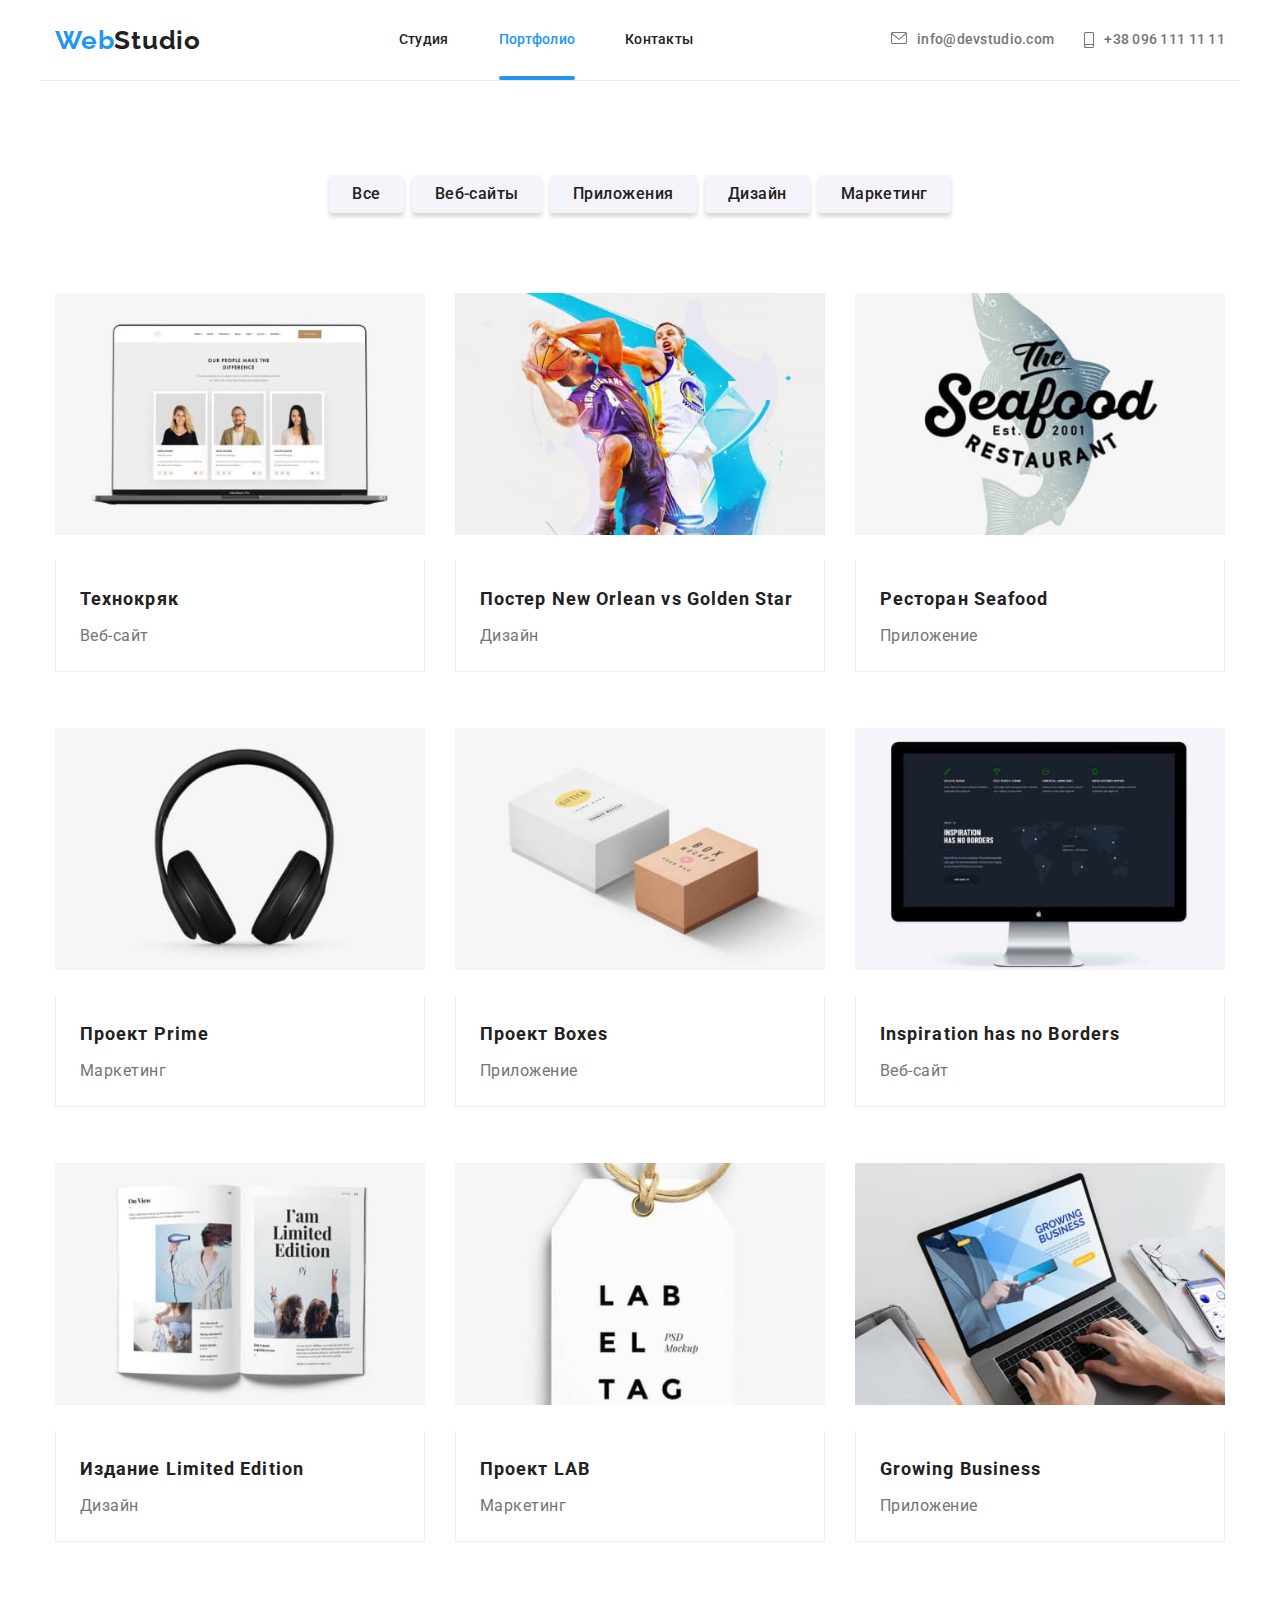
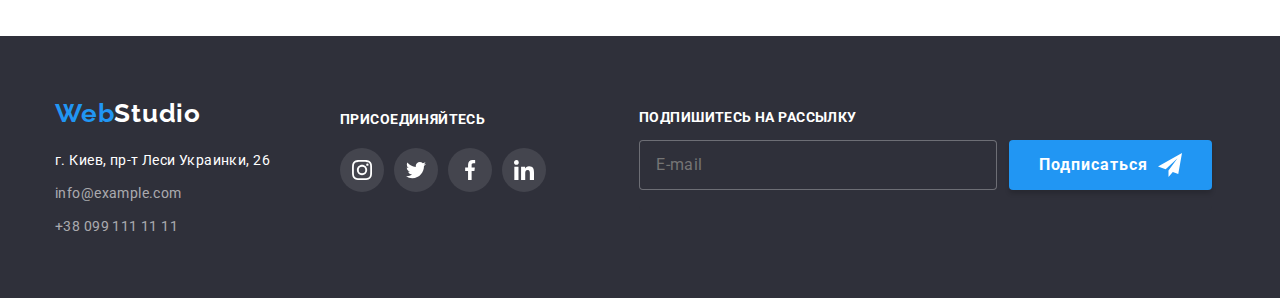
==== commit 7a352828: "hw8" ====
--- a/portfolio.html
+++ b/portfolio.html
@@ -75,7 +75,24 @@
                         <li class="partition">
                             <a href="" class="partition__image">
                                 <div class="partition__overley">
-                                    <img src="./image/project1.jpg" alt="img" width="370" height="294">
+                                    <picture>
+                                        <img 
+                                        srcset="                            
+                                        ./photo/project/1_1200img.jpg 270w, 
+                                        ./photo/project/1_1200img@2x.jpg 540w,                                
+                                        ./photo/project/1_768img.jpg 354w, 
+                                        ./photo/project/1_768img@2x.jpg 708w,
+                                        ./photo/project/1_480img.jpg 450w, 
+                                        ./photo/project/1_480img@2x.jpg 900w"                          
+                                        src="./photo/project/1_1200img.jpg" 
+                                        alt="Веб-сайт"   
+                                        sizes="
+                                        (min-width: 1200px) 33.33vw, 
+                                        (min-width: 768px) 50vw,                                     
+                                        100vw"
+                                    />
+                                    </picture>
+                                    <!-- <img src="./image/project1.jpg" alt="img" width="370" height="294"> -->
                                     <p class="partition__hover">Технокряк это современная площадка распространения коронавируса. Компании используют эту платформу для цифрового
                                     шпионажа и атак на защищённые сервера конкурентов.</p>
                                 </div>
@@ -89,7 +106,23 @@
                         <li class="partition">
                             <a href="" class="partition__image">
                                 <div class="partition__overley">
-                                    <img src="./image/project2.jpg" alt="img" width="370" height="294">
+                                    <picture>
+                                        <img 
+                                        srcset="                            
+                                        ./photo/project/2_1200img.jpg 270w, 
+                                        ./photo/project/2_1200img@2x.jpg 540w,                                
+                                        ./photo/project/2_768img.jpg 354w, 
+                                        ./photo/project/2_768img@2x.jpg 708w,
+                                        ./photo/project/2-480img.jpg 450w, 
+                                        ./photo/project/2-480img@2x.jpg 900w"                          
+                                        src="./photo/project/2_1200img.jpg" 
+                                        alt="Дизайн"   
+                                        sizes="
+                                        (min-width: 1200px) 33.33vw, 
+                                        (min-width: 768px) 50vw,                                     
+                                        100vw"
+                                    />
+                                    </picture>
                                     <p class="partition__hover">Технокряк это современная площадка распространения коронавируса. Компании используют эту
                                         платформу для цифрового
                                         шпионажа и атак на защищённые сервера конкурентов.</p>
@@ -103,7 +136,23 @@
                         <li class="partition">
                             <a href="" class="partition__image">
                                 <div class="partition__overley">
-                                    <img src="./image/project3.jpg" alt="img" width="370" height="294">
+                                    <picture>
+                                        <img 
+                                        srcset="                            
+                                        ./photo/project/3_1200img.jpg 270w, 
+                                        ./photo/project/3_1200img@2x.jpg 540w,                                
+                                        ./photo/project/3_768img.jpg 354w, 
+                                        ./photo/project/3_768img@2x.jpg 708w,
+                                        ./photo/project/3-480img.jpg 450w, 
+                                        ./photo/project/3-480img@2x.jpg 900w"                          
+                                        src="./photo/project/3_1200img.jpg" 
+                                        alt="Приложение"   
+                                        sizes="
+                                        (min-width: 1200px) 33.33vw, 
+                                        (min-width: 768px) 50vw,                                                                             
+                                        100vw"
+                                    />
+                                    </picture>
                                     <p class="partition__hover">Технокряк это современная площадка распространения коронавируса. Компании используют эту
                                         платформу для цифрового
                                         шпионажа и атак на защищённые сервера конкурентов.</p>
@@ -117,7 +166,23 @@
                         <li class="partition">
                             <a href="" class="partition__image">
                                 <div class="partition__overley">
-                                    <img src="./image/project4.jpg" alt="img" width="370" height="294">
+                                    <picture>
+                                        <img 
+                                        srcset="                            
+                                        ./photo/project/4_1200img.jpg 270w, 
+                                        ./photo/project/4_1200img@2x.jpg 540w,                                
+                                        ./photo/project/4_768img.jpg 354w, 
+                                        ./photo/project/4_768img@2x.jpg 708w,
+                                        ./photo/project/4-480img.jpg 450w, 
+                                        ./photo/project/4-480img@2x.jpg 900w"                          
+                                        src="./photo/project/4_1200img.jpg" 
+                                        alt="Маркетинг"   
+                                        sizes="
+                                        (min-width: 1200px) 33.33vw, 
+                                        (min-width: 768px) 50vw,                                     
+                                        100vw"
+                                    />
+                                    </picture>
                                     <p class="partition__hover">Технокряк это современная площадка распространения коронавируса. Компании используют эту
                                         платформу для цифрового
                                         шпионажа и атак на защищённые сервера конкурентов.</p>
@@ -132,7 +197,23 @@
                         <li class="partition">
                             <a href="" class="partition__image">
                                 <div class="partition__overley">
-                                    <img src="./image/project5.jpg" alt="img" width="370" height="294">
+                                    <picture>
+                                        <img 
+                                        srcset="                            
+                                        ./photo/project/5_1200img.jpg 270w, 
+                                        ./photo/project/5_1200img@2x.jpg 540w,                                
+                                        ./photo/project/5_768img.jpg 354w, 
+                                        ./photo/project/5_768img@2x.jpg 708w,
+                                        ./photo/project/5-480img.jpg 450w, 
+                                        ./photo/project/5-480img@2x.jpg 900w"                          
+                                        src="./photo/project/5_1200img.jpg" 
+                                        alt="Приложение"   
+                                        sizes="
+                                        (min-width: 1200px) 33.33vw, 
+                                        (min-width: 768px) 50vw,                                     
+                                        100vw"
+                                    />
+                                    </picture>
                                     <p class="partition__hover">Технокряк это современная площадка распространения коронавируса. Компании используют эту
                                         платформу для цифрового
                                         шпионажа и атак на защищённые сервера конкурентов.</p>
@@ -146,7 +227,23 @@
                         <li class="partition">
                             <a href="" class="partition__image">
                                 <div class="partition__overley">
-                                    <img src="./image/project6.jpg" alt="img" width="370" height="294">
+                                    <picture>
+                                        <img 
+                                        srcset="                            
+                                        ./photo/project/6_1200img.jpg 270w, 
+                                        ./photo/project/6_1200img@2x.jpg 540w,                                
+                                        ./photo/project/6_768img.jpg 354w, 
+                                        ./photo/project/6_768img@2x.jpg 708w,
+                                        ./photo/project/6-480img.jpg 450w, 
+                                        ./photo/project/6_480img@2x.jpg 900w"                          
+                                        src="./photo/project/6_1200img.jpg" 
+                                        alt="Веб-сайт"   
+                                        sizes="
+                                        (min-width: 1200px) 33.33vw, 
+                                        (min-width: 768px) 50vw,                                     
+                                        100vw"
+                                    />
+                                    </picture>
                                     <p class="partition__hover">Технокряк это современная площадка распространения коронавируса. Компании используют эту
                                         платформу для цифрового
                                         шпионажа и атак на защищённые сервера конкурентов.</p>
@@ -160,7 +257,23 @@
                         <li class="partition">
                             <a href="" class="partition__image">
                                 <div class="partition__overley">
-                                    <img src="./image/project7.jpg" alt="img" width="370" height="294">
+                                    <picture>
+                                        <img 
+                                        srcset="                            
+                                        ./photo/project/7_1200img.jpg 270w, 
+                                        ./photo/project/7_1200img@2x.jpg 540w,                                
+                                        ./photo/project/7_768img.jpg 354w, 
+                                        ./photo/project/7_768img@2x.jpg 708w,
+                                        ./photo/project/7_480img.jpg 450w, 
+                                        ./photo/project/7_480img@2x.jpg 900w"                          
+                                        src="./photo/project/7_1200img.jpg" 
+                                        alt="Дизайн"   
+                                        sizes="
+                                        (min-width: 1200px) 33.33vw, 
+                                        (min-width: 768px) 50vw,                                     
+                                        100vw"
+                                    />
+                                    </picture>
                                     <p class="partition__hover">Технокряк это современная площадка распространения коронавируса. Компании используют эту
                                         платформу для цифрового
                                         шпионажа и атак на защищённые сервера конкурентов.</p>
@@ -174,7 +287,23 @@
                         <li class="partition">
                             <a href="" class="partition__image">
                                 <div class="partition__overley">
-                                    <img src="./image/project8.jpg" alt="img" width="370" height="294">
+                                    <picture>
+                                        <img 
+                                        srcset="                            
+                                        ./photo/project/8_1200img.jpg 270w, 
+                                        ./photo/project/8_1200img@2x.jpg 540w,                                
+                                        ./photo/project/8_768img.jpg 354w, 
+                                        ./photo/project/8_768img@2x.jpg 708w,
+                                        ./photo/project/8_480img.jpg 450w, 
+                                        ./photo/project/8_480img@2x.jpg 900w"                          
+                                        src="./photo/project/8_1200img.jpg" 
+                                        alt="Маркетинг"   
+                                        sizes="
+                                        (min-width: 1200px) 33.33vw, 
+                                        (min-width: 768px) 50vw,                                     
+                                        100vw"
+                                    />
+                                    </picture>
                                     <p class="partition__hover">Технокряк это современная площадка распространения коронавируса. Компании используют эту
                                         платформу для цифрового
                                         шпионажа и атак на защищённые сервера конкурентов.</p>
@@ -188,7 +317,24 @@
                         <li class="partition">
                             <a href="" class="partition__image">
                                 <div class="partition__overley">
-                                    <img src="./image/project9.jpg" alt="img" width="370" height="294">
+                                    <picture>
+                                        <img 
+                                        srcset="                            
+                                        ./photo/project/9_1200img.jpg 270w, 
+                                        ./photo/project/9_1200img@2x.jpg 540w,                                
+                                        ./photo/project/9_768img.jpg 354w, 
+                                        ./photo/project/9_768img@2x.jpg 708w,
+                                        ./photo/project/9_480img.jpg 450w, 
+                                        ./photo/project/9_480img@2x.jpg 900w"                          
+                                        src="./photo/project/9_1200img.jpg" 
+                                        alt="Приложение"   
+                                        sizes="
+                                        (min-width: 1200px) 33.33vw, 
+                                        (min-width: 768px) 50vw, 
+                                                                           
+                                        100vw"
+                                    />
+                                    </picture>
                                     <p class="partition__hover">Технокряк это современная площадка распространения коронавируса. Компании используют эту
                                         платформу для цифрового
                                         шпионажа и атак на защищённые сервера конкурентов.</p>
--- a/css/portfolio.min.css
+++ b/css/portfolio.min.css
@@ -1,2 +1,2 @@
-ul{padding:0;margin:0;list-style:none}a{text-decoration:none}img{display:block}section{padding-top:60px;font-weight:400;font-size:14px;line-height:1.71;letter-spacing:0.03em}@media screen and (min-width: 768px){section{padding:60px 0}}@media screen and (min-width: 1200px){section{padding:94px 0}}button{cursor:pointer}.page{color:#757575;background-color:#fff;font-family:Roboto,sans-serif}.container{margin-left:auto;margin-right:auto;padding-left:15px;padding-right:15px}@media screen and (min-width: 480px){.container{width:480px}}@media screen and (min-width: 768px){.container{width:768px}}@media screen and (min-width: 1200px){.container{width:1200px}}.logo{display:block;padding:16px 0;color:#2196f3;font-family:Raleway,sans-serif;font-weight:700;font-size:26px;line-height:1.19;letter-spacing:0.03em}@media screen and (min-width: 768px){.logo{padding:26px 0;font-size:24px;line-height:1.16}}@media screen and (min-width: 1200px){.logo{padding:0;font-size:26px;line-height:1.19}}.page-header{position:relative}.main{border-bottom:1px solid #ececec}.com{display:-webkit-box;display:-ms-flexbox;display:flex;-webkit-box-align:center;-ms-flex-align:center;align-items:center;-webkit-box-pack:justify;-ms-flex-pack:justify;justify-content:space-between}@media screen and (max-width: 1199px){.com{min-height:60px}}.header-logo{color:#212121}.menu-button{display:-webkit-inline-box;display:-ms-inline-flexbox;display:inline-flex;margin:0;padding:0;border:none;background-color:transparent}.menu-button:focus,.menu-button:hover{color:#2196f3}@media screen and (min-width: 768px){.menu-button{display:none}}.icon-menu{display:none}.is-open .icon-close{display:none}.is-open .icon-menu{display:block}@media screen and (max-width: 767px){.menu-conteiner{display:none;text-align:center;background-color:#fff;padding-bottom:60px;position:absolute;width:100%;top:100%;left:0;height:393px}}.menu-conteiner.is-open{display:block}@media screen and (min-width: 768px){.menu-conteiner{display:contents}}.navigations,.contacts{height:50px;width:50px}.siteNav{padding:60px 0}@media screen and (min-width: 768px){.siteNav{display:-webkit-box;display:-ms-flexbox;display:flex;padding:0;-webkit-box-align:center;-ms-flex-align:center;align-items:center}}@media screen and (min-width: 768px){.siteNav__item{padding:0}}.siteNav__item:not(:last-child){padding-bottom:40px}@media screen and (min-width: 768px){.siteNav__item:not(:last-child){padding-bottom:0;margin-right:50px}}.siteNav__link{position:relative;font-weight:500;font-size:18px;line-height:1.16;text-align:center;letter-spacing:0.02em;color:#212121;-webkit-transition:color 250ms cubic-bezier(0.4, 0, 0.2, 1);transition:color 250ms cubic-bezier(0.4, 0, 0.2, 1)}.siteNav__link:focus,.siteNav__link:hover{color:#2196f3}@media screen and (min-width: 768px){.siteNav__link{display:block;font-size:14px;line-height:1.14}}.siteNav__link--active{color:#2196f3}.siteNav__link--active::after{content:'';display:-webkit-box;display:-ms-flexbox;display:flex;position:absolute;width:100%;height:4px;top:30px;left:0;border-radius:2px;background-color:#2196f3}@media screen and (min-width: 768px){.siteNav__link--active::after{top:46px}}@media screen and (min-width: 768px){.authNav{display:block}}@media screen and (min-width: 1200px){.authNav{display:-webkit-inline-box;display:-ms-inline-flexbox;display:inline-flex}}.authNav__item:not(:last-child){margin-bottom:16px}@media screen and (min-width: 768px){.authNav__item:not(:last-child){margin-bottom:10px}}@media screen and (min-width: 1200px){.authNav__item:not(:last-child){margin:0;margin-right:30px}}.authNav__dispatch{font-size:18px;line-height:1.16;font-weight:500;font-style:normal;color:#757575;letter-spacing:0.02em;-webkit-transition:color 250ms cubic-bezier(0.4, 0, 0.2, 1);transition:color 250ms cubic-bezier(0.4, 0, 0.2, 1)}.authNav__dispatch:focus,.authNav__dispatch:hover{color:#2196f3}@media screen and (min-width: 768px){.authNav__dispatch{font-size:12px;line-height:1.16}}@media screen and (min-width: 1200px){.authNav__dispatch{display:-webkit-inline-box;display:-ms-inline-flexbox;display:inline-flex;padding:32px 0;font-size:14px;line-height:1.14}}.authNav__icon{margin-right:10px;fill:currentColor}.svg-menu{fill:currentColor}.button{display:inline-block;border-radius:4px;min-width:200px;height:50px;border:1px solid transparent;color:#fff;background:#2196f3;-webkit-box-shadow:0px 4px 4px rgba(0,0,0,0.15);box-shadow:0px 4px 4px rgba(0,0,0,0.15);font-weight:700;font-size:16px;line-height:1.87;-webkit-box-align:center;-ms-flex-align:center;align-items:center;text-align:center;letter-spacing:0.06em}.button--hero{padding:10px 32px}.button--form{padding:10px 56px}@media screen and (min-width: 1200px){.button--form{margin:30px 163px 40px 165px}}.button--subscription{display:-webkit-inline-box;display:-ms-inline-flexbox;display:inline-flex;padding:10px 29px}@media screen and (min-width: 1200px){.button--subscription{margin-left:12px}}.filter{display:-webkit-box;display:-ms-flexbox;display:flex;-ms-flex-wrap:wrap;flex-wrap:wrap;margin:-4px;margin-bottom:40px}@media screen and (min-width: 768px){.filter{display:-webkit-box;display:-ms-flexbox;display:flex;-ms-flex-wrap:wrap;flex-wrap:wrap;-webkit-box-pack:center;-ms-flex-pack:center;justify-content:center;margin-bottom:30px}}@media screen and (min-width: 1200px){.filter{margin-bottom:50px}}.button--navig{display:-webkit-box;display:-ms-flexbox;display:flex;margin:4px;padding:6px 22px;height:38px;min-width:0;color:#212121;background:#f5f4fa;font-weight:500;line-height:1.63;letter-spacing:0.03em;-webkit-transition:color 250ms cubic-bezier(0.4, 0, 0.2, 1),background 250ms cubic-bezier(0.4, 0, 0.2, 1),-webkit-box-shadow 250ms cubic-bezier(0.4, 0, 0.2, 1);transition:color 250ms cubic-bezier(0.4, 0, 0.2, 1),background 250ms cubic-bezier(0.4, 0, 0.2, 1),-webkit-box-shadow 250ms cubic-bezier(0.4, 0, 0.2, 1);transition:color 250ms cubic-bezier(0.4, 0, 0.2, 1),background 250ms cubic-bezier(0.4, 0, 0.2, 1),box-shadow 250ms cubic-bezier(0.4, 0, 0.2, 1);transition:color 250ms cubic-bezier(0.4, 0, 0.2, 1),background 250ms cubic-bezier(0.4, 0, 0.2, 1),box-shadow 250ms cubic-bezier(0.4, 0, 0.2, 1),-webkit-box-shadow 250ms cubic-bezier(0.4, 0, 0.2, 1)}.button--navig:hover,.button--navig:focus{color:#fff;background:#2196f3;-webkit-box-shadow:0px 3px 1px rgba(0,0,0,0.1),0px 1px 2px rgba(0,0,0,0.08),0px 2px 2px rgba(0,0,0,0.12);box-shadow:0px 3px 1px rgba(0,0,0,0.1),0px 1px 2px rgba(0,0,0,0.08),0px 2px 2px rgba(0,0,0,0.12)}.project{display:-webkit-box;display:-ms-flexbox;display:flex;-ms-flex-wrap:wrap;flex-wrap:wrap;margin:-15px;margin-bottom:30px}@media screen and (min-width: 768px){.project{margin-bottom:0}}.partition{margin:auto;margin-bottom:30px}@media screen and (min-width: 768px){.partition{margin:15px;width:calc((100% - 15px * 4) / 2)}}@media screen and (min-width: 1200px){.partition{margin:15px;width:calc((100% - 15px * 6) / 3)}}@media screen and (min-width: 1200px){.partition:nth-child(3n){margin-right:0}}@media screen and (min-width: 1200px){.partition:nth-last-child(-n+3){margin-bottom:0}}.partition__overley{display:-webkit-box;display:-ms-flexbox;display:flex;position:relative;overflow:hidden}.partition__hover{margin:0;padding:63px 24px;font-size:18px;line-height:1.56;letter-spacing:0.03em;color:#fff;position:absolute;width:100%;height:100%;background:rgba(33,150,243,0.9);-webkit-transform:translateY(100%);transform:translateY(100%);-webkit-transition:-webkit-transform 250ms cubic-bezier(0.4, 0, 0.2, 1);transition:-webkit-transform 250ms cubic-bezier(0.4, 0, 0.2, 1);transition:transform 250ms cubic-bezier(0.4, 0, 0.2, 1);transition:transform 250ms cubic-bezier(0.4, 0, 0.2, 1), -webkit-transform 250ms cubic-bezier(0.4, 0, 0.2, 1)}.partition__unit{padding:20px 24px;border:1px solid #eeeeee;border-top:0;font-weight:400;font-size:16px;line-height:1.87;letter-spacing:0.03em;color:#757575}.partition__title{margin:0;margin-bottom:4px}.partition__text{margin:0}.partition h2{color:#212121;font-weight:700;font-size:18px;line-height:2;letter-spacing:0.06em}.partition__image{display:block;-webkit-box-shadow:0px 1px 1px #fff,0px 4px 4px #fff,1px 4px 6px #fff;box-shadow:0px 1px 1px #fff,0px 4px 4px #fff,1px 4px 6px #fff;-webkit-transition:color 250ms cubic-bezier(0.4, 0, 0.2, 1);transition:color 250ms cubic-bezier(0.4, 0, 0.2, 1)}.partition__image:hover{-webkit-box-shadow:0px 1px 1px rgba(0,0,0,0.12),0px 4px 4px rgba(0,0,0,0.06),1px 4px 6px rgba(0,0,0,0.16);box-shadow:0px 1px 1px rgba(0,0,0,0.12),0px 4px 4px rgba(0,0,0,0.06),1px 4px 6px rgba(0,0,0,0.16)}.partition__image:hover .partition__hover{-webkit-transform:translateY(0);transform:translateY(0)}.navi{padding:60px 0;background:#2f303a}@media screen and (max-width: 1199px){.foot{text-align:center}}@media screen and (min-width: 1200px){.foot{display:-webkit-box;display:-ms-flexbox;display:flex;-webkit-box-align:baseline;-ms-flex-align:baseline;align-items:baseline}}.logo-footer{color:#fff;padding:0}.cell{font-weight:400;font-size:14px;line-height:1.71;letter-spacing:0.03em}@media screen and (min-width: 1200px){.cell{text-align:left}}.cell__group{font-style:normal;color:rgba(255,255,255,0.6)}.cell__address{font-style:normal;color:#fff}.cell__direction{margin:20px 0 9px}.cell__dispatch:not(:last-child){margin-bottom:9px}.social{margin:60px 0;color:#fff;font-weight:700;font-size:14px;line-height:1.14;letter-spacing:0.03em;text-transform:uppercase}@media screen and (min-width: 768px){.social{margin:0}}@media screen and (min-width: 1200px){.social{margin-left:70px}}.social-text{margin-bottom:20px}@media screen and (min-width: 768px){.subscription{margin-top:60px}}@media screen and (min-width: 1200px){.subscription{margin:0;margin-left:93px}}.subscription__text{font-weight:700;font-size:14px;line-height:1.14;letter-spacing:0.03em;text-transform:uppercase;color:#fff}.subscription__form{color:rgba(255,255,255,0.6);background:#2f303a;border-radius:4px}@media screen and (min-width: 1200px){.subscription__form{display:-webkit-inline-box;display:-ms-inline-flexbox;display:inline-flex}}.subscription__mail{resize:none;margin-bottom:20px;padding:15px 0 15px 16px;width:100%;height:50px;font-weight:400;font-size:16px;line-height:1.87;letter-spacing:0.03em;-webkit-box-align:center;-ms-flex-align:center;align-items:center;color:rgba(255,255,255,0.6);background:#2f303a;border:1px solid rgba(255,255,255,0.3);border-radius:4px}@media screen and (min-width: 768px){.subscription__mail{display:-webkit-box;display:-ms-flexbox;display:flex;margin:auto;margin-bottom:20px;width:450px}}@media screen and (min-width: 1200px){.subscription__mail{width:358px}}.subscription__svg{margin-left:10px;fill:#fff}@media screen and (min-width: 480px){.pad{text-align:center;padding:0}}@media screen and (min-width: 1200px){.pad{text-align:left}}@media screen and (min-width: 768px) and (max-width: 1199px){.footer-logo{display:-webkit-box;display:-ms-flexbox;display:flex;-ms-flex-pack:distribute;justify-content:space-around}}@media screen and (min-width: 1200px){.footer-logo{display:-webkit-box;display:-ms-flexbox;display:flex}}.network{display:-webkit-box;display:-ms-flexbox;display:flex;width:206px}.footer{margin:auto}.network__margin:not(:last-child){margin-right:10px}.network__svg{fill:currentColor}.network__icon{display:-webkit-box;display:-ms-flexbox;display:flex;-webkit-box-align:center;-ms-flex-align:center;align-items:center;-webkit-box-pack:center;-ms-flex-pack:center;justify-content:center;border:none;border-radius:50%;color:#afb1b8;width:44px;height:44px;-webkit-transition:color 250ms cubic-bezier(0.4, 0, 0.2, 1),background-color 250ms cubic-bezier(0.4, 0, 0.2, 1);transition:color 250ms cubic-bezier(0.4, 0, 0.2, 1),background-color 250ms cubic-bezier(0.4, 0, 0.2, 1)}.network__icon:hover{background-color:#2196f3;color:#fff}.back{color:#fff;background:rgba(255,255,255,0.1)}
+ul{padding:0;margin:0;list-style:none}a{text-decoration:none}img{display:block;max-width:100%}section{padding-top:60px;font-weight:400;font-size:14px;line-height:1.71;letter-spacing:0.03em}@media screen and (min-width: 768px){section{padding:60px 0}}@media screen and (min-width: 1200px){section{padding:94px 0}}button{cursor:pointer}.page{color:#757575;background-color:#fff;font-family:Roboto,sans-serif}.container{margin-left:auto;margin-right:auto;padding-left:15px;padding-right:15px}@media screen and (min-width: 480px){.container{width:480px}}@media screen and (min-width: 768px){.container{width:768px}}@media screen and (min-width: 1200px){.container{width:1200px}}.logo{display:block;padding:16px 0;color:#2196f3;font-family:Raleway,sans-serif;font-weight:700;font-size:26px;line-height:1.19;letter-spacing:0.03em}@media screen and (min-width: 768px){.logo{padding:26px 0;font-size:24px;line-height:1.16}}@media screen and (min-width: 1200px){.logo{padding:0;font-size:26px;line-height:1.19}}.page-header{position:relative}.main{border-bottom:1px solid #ececec}.com{display:-webkit-box;display:-ms-flexbox;display:flex;-webkit-box-align:center;-ms-flex-align:center;align-items:center;-webkit-box-pack:justify;-ms-flex-pack:justify;justify-content:space-between}@media screen and (max-width: 1199px){.com{min-height:60px}}.header-logo{color:#212121}.menu-button{display:-webkit-inline-box;display:-ms-inline-flexbox;display:inline-flex;margin:0;padding:0;border:none;background-color:transparent}.menu-button:focus,.menu-button:hover{color:#2196f3}@media screen and (min-width: 768px){.menu-button{display:none}}.icon-menu{display:none}.is-open .icon-close{display:none}.is-open .icon-menu{display:block}@media screen and (max-width: 767px){.menu-conteiner{z-index:1;display:none;text-align:center;background-color:#fff;padding-bottom:60px;position:absolute;width:100%;top:100%;left:0;height:393px}}.menu-conteiner.is-open{display:block}@media screen and (min-width: 768px){.menu-conteiner{display:contents}}.navigations,.contacts{height:50px;width:50px}.siteNav{padding:60px 0}@media screen and (min-width: 768px){.siteNav{display:-webkit-box;display:-ms-flexbox;display:flex;padding:0;-webkit-box-align:center;-ms-flex-align:center;align-items:center}}@media screen and (min-width: 768px){.siteNav__item{padding:0}}.siteNav__item:not(:last-child){padding-bottom:40px}@media screen and (min-width: 768px){.siteNav__item:not(:last-child){padding-bottom:0;margin-right:50px}}.siteNav__link{position:relative;font-weight:500;font-size:18px;line-height:1.16;text-align:center;letter-spacing:0.02em;color:#212121;-webkit-transition:color 250ms cubic-bezier(0.4, 0, 0.2, 1);transition:color 250ms cubic-bezier(0.4, 0, 0.2, 1)}.siteNav__link:focus,.siteNav__link:hover{color:#2196f3}@media screen and (min-width: 768px){.siteNav__link{display:block;font-size:14px;line-height:1.14}}.siteNav__link--active{color:#2196f3}.siteNav__link--active::after{content:'';display:-webkit-box;display:-ms-flexbox;display:flex;position:absolute;width:100%;height:4px;top:30px;left:0;border-radius:2px;background-color:#2196f3}@media screen and (min-width: 768px){.siteNav__link--active::after{top:44px}}@media screen and (min-width: 768px){.authNav{display:block}}@media screen and (min-width: 1200px){.authNav{display:-webkit-inline-box;display:-ms-inline-flexbox;display:inline-flex}}.authNav__item:not(:last-child){margin-bottom:16px}@media screen and (min-width: 768px){.authNav__item:not(:last-child){margin-bottom:10px}}@media screen and (min-width: 1200px){.authNav__item:not(:last-child){margin:0;margin-right:30px}}.authNav__dispatch{font-size:18px;line-height:1.16;font-weight:500;font-style:normal;color:#757575;letter-spacing:0.02em;-webkit-transition:color 250ms cubic-bezier(0.4, 0, 0.2, 1);transition:color 250ms cubic-bezier(0.4, 0, 0.2, 1)}.authNav__dispatch:focus,.authNav__dispatch:hover{color:#2196f3}@media screen and (min-width: 768px){.authNav__dispatch{font-size:12px;line-height:1.16}}@media screen and (min-width: 1200px){.authNav__dispatch{display:-webkit-inline-box;display:-ms-inline-flexbox;display:inline-flex;padding:32px 0;font-size:14px;line-height:1.14}}.authNav__icon{margin-right:10px;fill:currentColor}.svg-menu{fill:currentColor}.button{display:inline-block;border-radius:4px;min-width:200px;height:50px;border:1px solid transparent;color:#fff;background:#2196f3;-webkit-box-shadow:0px 4px 4px rgba(0,0,0,0.15);box-shadow:0px 4px 4px rgba(0,0,0,0.15);font-weight:700;font-size:16px;line-height:1.87;-webkit-box-align:center;-ms-flex-align:center;align-items:center;text-align:center;letter-spacing:0.06em}.button--hero{padding:10px 32px}.button--form{padding:10px 56px}@media screen and (min-width: 1200px){.button--form{margin:30px 163px 40px 165px}}.button--subscription{display:-webkit-inline-box;display:-ms-inline-flexbox;display:inline-flex;padding:10px 29px}@media screen and (min-width: 1200px){.button--subscription{margin-left:12px}}.filter{display:-webkit-box;display:-ms-flexbox;display:flex;-ms-flex-wrap:wrap;flex-wrap:wrap;margin:-4px;margin-bottom:40px}@media screen and (min-width: 768px){.filter{display:-webkit-box;display:-ms-flexbox;display:flex;-ms-flex-wrap:wrap;flex-wrap:wrap;-webkit-box-pack:center;-ms-flex-pack:center;justify-content:center;margin-bottom:30px}}@media screen and (min-width: 1200px){.filter{margin-bottom:50px}}.button--navig{display:-webkit-box;display:-ms-flexbox;display:flex;margin:4px;padding:6px 22px;height:38px;min-width:0;color:#212121;background:#f5f4fa;font-weight:500;line-height:1.63;letter-spacing:0.03em;-webkit-transition:color 250ms cubic-bezier(0.4, 0, 0.2, 1),background 250ms cubic-bezier(0.4, 0, 0.2, 1),-webkit-box-shadow 250ms cubic-bezier(0.4, 0, 0.2, 1);transition:color 250ms cubic-bezier(0.4, 0, 0.2, 1),background 250ms cubic-bezier(0.4, 0, 0.2, 1),-webkit-box-shadow 250ms cubic-bezier(0.4, 0, 0.2, 1);transition:color 250ms cubic-bezier(0.4, 0, 0.2, 1),background 250ms cubic-bezier(0.4, 0, 0.2, 1),box-shadow 250ms cubic-bezier(0.4, 0, 0.2, 1);transition:color 250ms cubic-bezier(0.4, 0, 0.2, 1),background 250ms cubic-bezier(0.4, 0, 0.2, 1),box-shadow 250ms cubic-bezier(0.4, 0, 0.2, 1),-webkit-box-shadow 250ms cubic-bezier(0.4, 0, 0.2, 1)}.button--navig:hover,.button--navig:focus{color:#fff;background:#2196f3;-webkit-box-shadow:0px 3px 1px rgba(0,0,0,0.1),0px 1px 2px rgba(0,0,0,0.08),0px 2px 2px rgba(0,0,0,0.12);box-shadow:0px 3px 1px rgba(0,0,0,0.1),0px 1px 2px rgba(0,0,0,0.08),0px 2px 2px rgba(0,0,0,0.12)}.project{display:-webkit-box;display:-ms-flexbox;display:flex;-ms-flex-wrap:wrap;flex-wrap:wrap;margin:-15px;margin-bottom:30px}@media screen and (min-width: 768px){.project{margin-bottom:0}}.partition{width:calc((100% - 2 * 15px) / 1);margin:15px;margin-bottom:30px}@media screen and (min-width: 768px){.partition{margin:15px;width:calc((100% - 15px * 4) / 2)}}@media screen and (min-width: 1200px){.partition{margin:15px;width:calc((100% - 15px * 6) / 3)}}@media screen and (min-width: 1200px){.partition:nth-child(3n){margin-right:0}}@media screen and (min-width: 1200px){.partition:nth-last-child(-n+3){margin-bottom:0}}.partition__overley{display:-webkit-box;display:-ms-flexbox;display:flex;position:relative;overflow:hidden;-webkit-box-pack:center;-ms-flex-pack:center;justify-content:center;height:294px;-webkit-box-align:center;-ms-flex-align:center;align-items:center}.partition__hover{margin:0;padding:63px 24px;font-size:18px;line-height:1.56;letter-spacing:0.03em;color:#fff;position:absolute;width:100%;height:100%;background:rgba(33,150,243,0.9);-webkit-transform:translateY(100%);transform:translateY(100%);-webkit-transition:-webkit-transform 250ms cubic-bezier(0.4, 0, 0.2, 1);transition:-webkit-transform 250ms cubic-bezier(0.4, 0, 0.2, 1);transition:transform 250ms cubic-bezier(0.4, 0, 0.2, 1);transition:transform 250ms cubic-bezier(0.4, 0, 0.2, 1), -webkit-transform 250ms cubic-bezier(0.4, 0, 0.2, 1)}.partition__unit{padding:20px 24px;border:1px solid #eeeeee;border-top:0;font-weight:400;font-size:16px;line-height:1.87;letter-spacing:0.03em;color:#757575}.partition__title{margin:0;margin-bottom:4px}.partition__text{margin:0}.partition h2{color:#212121;font-weight:700;font-size:18px;line-height:2;letter-spacing:0.06em}.partition__image{display:block;-webkit-box-shadow:0px 1px 1px #fff,0px 4px 4px #fff,1px 4px 6px #fff;box-shadow:0px 1px 1px #fff,0px 4px 4px #fff,1px 4px 6px #fff;-webkit-transition:color 250ms cubic-bezier(0.4, 0, 0.2, 1);transition:color 250ms cubic-bezier(0.4, 0, 0.2, 1)}.partition__image:hover{-webkit-box-shadow:0px 1px 1px rgba(0,0,0,0.12),0px 4px 4px rgba(0,0,0,0.06),1px 4px 6px rgba(0,0,0,0.16);box-shadow:0px 1px 1px rgba(0,0,0,0.12),0px 4px 4px rgba(0,0,0,0.06),1px 4px 6px rgba(0,0,0,0.16)}.partition__image:hover .partition__hover{-webkit-transform:translateY(0);transform:translateY(0)}.navi{padding:60px 0;background:#2f303a}@media screen and (max-width: 1199px){.foot{text-align:center}}@media screen and (min-width: 1200px){.foot{display:-webkit-box;display:-ms-flexbox;display:flex;-webkit-box-align:baseline;-ms-flex-align:baseline;align-items:baseline}}.logo-footer{color:#fff;padding:0}.cell{font-weight:400;font-size:14px;line-height:1.71;letter-spacing:0.03em}@media screen and (min-width: 1200px){.cell{text-align:left}}.cell__group{font-style:normal;color:rgba(255,255,255,0.6)}.cell__address{font-style:normal;color:#fff}.cell__direction{margin:20px 0 9px}.cell__dispatch:not(:last-child){margin-bottom:9px}.social{margin:60px 0;color:#fff;font-weight:700;font-size:14px;line-height:1.14;letter-spacing:0.03em;text-transform:uppercase}@media screen and (min-width: 768px){.social{margin:0}}@media screen and (min-width: 1200px){.social{margin-left:70px}}.social-text{margin-bottom:20px}@media screen and (min-width: 768px){.subscription{margin-top:60px}}@media screen and (min-width: 1200px){.subscription{margin:0;margin-left:93px}}.subscription__text{font-weight:700;font-size:14px;line-height:1.14;letter-spacing:0.03em;text-transform:uppercase;color:#fff}.subscription__form{color:rgba(255,255,255,0.6);background:#2f303a;border-radius:4px}@media screen and (min-width: 1200px){.subscription__form{display:-webkit-inline-box;display:-ms-inline-flexbox;display:inline-flex}}.subscription__mail{resize:none;margin-bottom:20px;padding:15px 0 15px 16px;width:100%;height:50px;font-weight:400;font-size:16px;line-height:1.87;letter-spacing:0.03em;-webkit-box-align:center;-ms-flex-align:center;align-items:center;color:rgba(255,255,255,0.6);background:#2f303a;border:1px solid rgba(255,255,255,0.3);border-radius:4px}@media screen and (min-width: 768px){.subscription__mail{display:-webkit-box;display:-ms-flexbox;display:flex;margin:auto;margin-bottom:20px;width:450px}}@media screen and (min-width: 1200px){.subscription__mail{width:358px}}.subscription__svg{margin-left:10px;fill:#fff}@media screen and (min-width: 480px){.pad{text-align:center;padding:0}}@media screen and (min-width: 1200px){.pad{text-align:left}}@media screen and (min-width: 768px) and (max-width: 1199px){.footer-logo{display:-webkit-box;display:-ms-flexbox;display:flex;-ms-flex-pack:distribute;justify-content:space-around}}@media screen and (min-width: 1200px){.footer-logo{display:-webkit-box;display:-ms-flexbox;display:flex}}.network{display:-webkit-box;display:-ms-flexbox;display:flex;width:206px}.footer{margin:auto}.network__margin:not(:last-child){margin-right:10px}.network__svg{fill:currentColor}.network__icon{display:-webkit-box;display:-ms-flexbox;display:flex;-webkit-box-align:center;-ms-flex-align:center;align-items:center;-webkit-box-pack:center;-ms-flex-pack:center;justify-content:center;border:none;border-radius:50%;color:#afb1b8;width:44px;height:44px;-webkit-transition:color 250ms cubic-bezier(0.4, 0, 0.2, 1),background-color 250ms cubic-bezier(0.4, 0, 0.2, 1);transition:color 250ms cubic-bezier(0.4, 0, 0.2, 1),background-color 250ms cubic-bezier(0.4, 0, 0.2, 1)}.network__icon:hover{background-color:#2196f3;color:#fff}.back{color:#fff;background:rgba(255,255,255,0.1)}
 /*# sourceMappingURL=portfolio.min.css.map */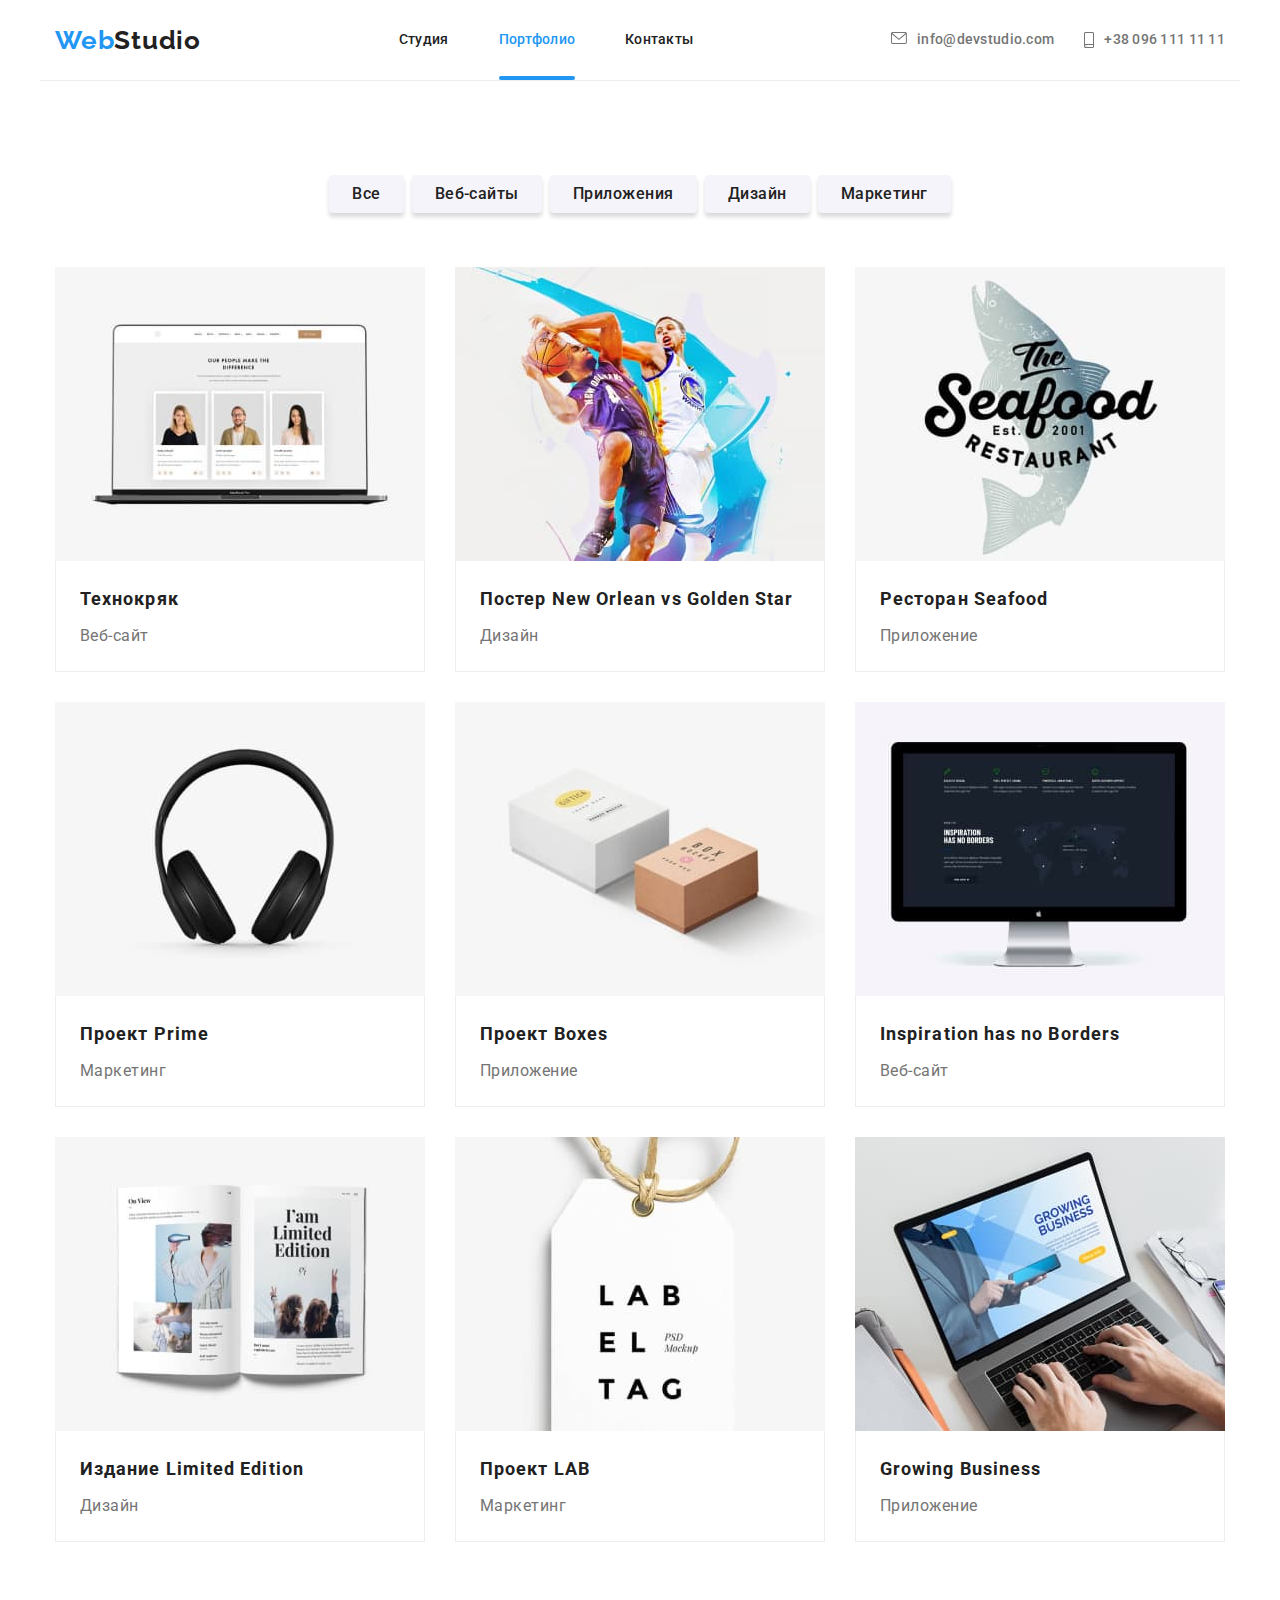
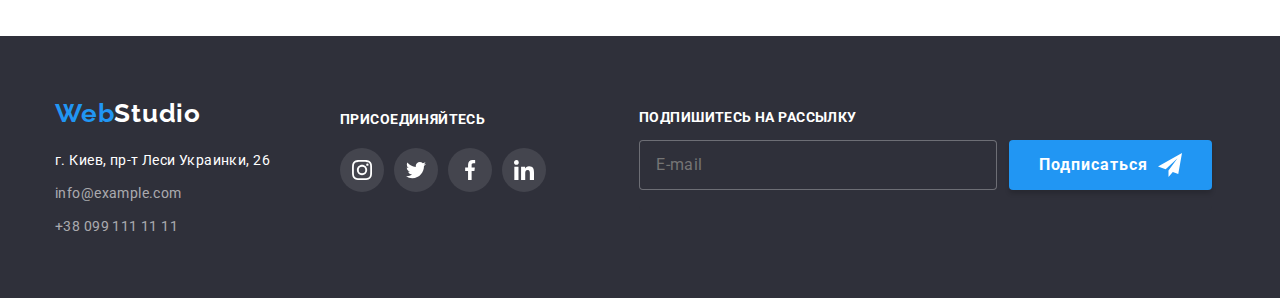
==== commit 1a09a97e: "hw8" ====
--- a/portfolio.html
+++ b/portfolio.html
@@ -73,26 +73,14 @@
                     </ul>
                     <ul class="project">
                         <li class="partition">
-                            <a href="" class="partition__image">
+                            <a href="" class="partition__image">                               
                                 <div class="partition__overley">
                                     <picture>
-                                        <img 
-                                        srcset="                            
-                                        ./photo/project/1_1200img.jpg 270w, 
-                                        ./photo/project/1_1200img@2x.jpg 540w,                                
-                                        ./photo/project/1_768img.jpg 354w, 
-                                        ./photo/project/1_768img@2x.jpg 708w,
-                                        ./photo/project/1_480img.jpg 450w, 
-                                        ./photo/project/1_480img@2x.jpg 900w"                          
-                                        src="./photo/project/1_1200img.jpg" 
-                                        alt="Веб-сайт"   
-                                        sizes="
-                                        (min-width: 1200px) 33.33vw, 
-                                        (min-width: 768px) 50vw,                                     
-                                        100vw"
-                                    />
-                                    </picture>
-                                    <!-- <img src="./image/project1.jpg" alt="img" width="370" height="294"> -->
+                                        <source srcset="./photo/project/1_480img.jpg 1x, ./photo/project/1_480img@2x.jpg 2x" media="(max-width: 767px)">
+                                        <source srcset="./photo/project/1_768img.jpg 1x, ./photo/project/1_768img@2x.jpg 2x" media="(max-width: 1199px)">
+                                        <source srcset="./photo/project/1_1200img.jpg 1x, ./photo/project/1_1200img@2x.jpg 2x" media="(min-width: 1200px)">
+                                        <img src="./photo/project/1_480img.jpg" alt="Веб-сайт">
+                                    </picture> 
                                     <p class="partition__hover">Технокряк это современная площадка распространения коронавируса. Компании используют эту платформу для цифрового
                                     шпионажа и атак на защищённые сервера конкурентов.</p>
                                 </div>
@@ -105,23 +93,12 @@
                         </li>
                         <li class="partition">
                             <a href="" class="partition__image">
-                                <div class="partition__overley">
-                                    <picture>
-                                        <img 
-                                        srcset="                            
-                                        ./photo/project/2_1200img.jpg 270w, 
-                                        ./photo/project/2_1200img@2x.jpg 540w,                                
-                                        ./photo/project/2_768img.jpg 354w, 
-                                        ./photo/project/2_768img@2x.jpg 708w,
-                                        ./photo/project/2-480img.jpg 450w, 
-                                        ./photo/project/2-480img@2x.jpg 900w"                          
-                                        src="./photo/project/2_1200img.jpg" 
-                                        alt="Дизайн"   
-                                        sizes="
-                                        (min-width: 1200px) 33.33vw, 
-                                        (min-width: 768px) 50vw,                                     
-                                        100vw"
-                                    />
+                                <div class="partition__overley">                                    
+                                    <picture>
+                                        <source srcset="./photo/project/2-480img.jpg 1x, ./photo/project/2-480img@2x.jpg 2x" media="(max-width: 767px)">
+                                        <source srcset="./photo/project/2_768img.jpg 1x, ./photo/project/2_768img@2x.jpg 2x" media="(max-width: 1199px)">
+                                        <source srcset="./photo/project/2_1200img.jpg 1x, ./photo/project/2_1200img@2x.jpg 2x" media="(min-width: 1200px)">
+                                        <img src="./photo/project/1_480img.jpg" alt="Дизайн">
                                     </picture>
                                     <p class="partition__hover">Технокряк это современная площадка распространения коронавируса. Компании используют эту
                                         платформу для цифрового
@@ -137,22 +114,11 @@
                             <a href="" class="partition__image">
                                 <div class="partition__overley">
                                     <picture>
-                                        <img 
-                                        srcset="                            
-                                        ./photo/project/3_1200img.jpg 270w, 
-                                        ./photo/project/3_1200img@2x.jpg 540w,                                
-                                        ./photo/project/3_768img.jpg 354w, 
-                                        ./photo/project/3_768img@2x.jpg 708w,
-                                        ./photo/project/3-480img.jpg 450w, 
-                                        ./photo/project/3-480img@2x.jpg 900w"                          
-                                        src="./photo/project/3_1200img.jpg" 
-                                        alt="Приложение"   
-                                        sizes="
-                                        (min-width: 1200px) 33.33vw, 
-                                        (min-width: 768px) 50vw,                                                                             
-                                        100vw"
-                                    />
-                                    </picture>
+                                        <source srcset="./photo/project/3-480img.jpg 1x, ./photo/project/3-480img@2x.jpg 2x" media="(max-width: 767px)">
+                                        <source srcset="./photo/project/3_768img.jpg 1x, ./photo/project/3_768img@2x.jpg 2x" media="(max-width: 1199px)">
+                                        <source srcset="./photo/project/3_1200img.jpg 1x, ./photo/project/3_1200img@2x.jpg 2x" media="(min-width: 1200px)">
+                                        <img src="./photo/project/3-480img.jpg" alt="Приложение">
+                                    </picture>                                    
                                     <p class="partition__hover">Технокряк это современная площадка распространения коронавируса. Компании используют эту
                                         платформу для цифрового
                                         шпионажа и атак на защищённые сервера конкурентов.</p>
@@ -165,23 +131,12 @@
                         </li>
                         <li class="partition">
                             <a href="" class="partition__image">
-                                <div class="partition__overley">
-                                    <picture>
-                                        <img 
-                                        srcset="                            
-                                        ./photo/project/4_1200img.jpg 270w, 
-                                        ./photo/project/4_1200img@2x.jpg 540w,                                
-                                        ./photo/project/4_768img.jpg 354w, 
-                                        ./photo/project/4_768img@2x.jpg 708w,
-                                        ./photo/project/4-480img.jpg 450w, 
-                                        ./photo/project/4-480img@2x.jpg 900w"                          
-                                        src="./photo/project/4_1200img.jpg" 
-                                        alt="Маркетинг"   
-                                        sizes="
-                                        (min-width: 1200px) 33.33vw, 
-                                        (min-width: 768px) 50vw,                                     
-                                        100vw"
-                                    />
+                                <div class="partition__overley">                                    
+                                    <picture>
+                                        <source srcset="./photo/project/4-480img.jpg 1x, ./photo/project/4-480img@2x.jpg 2x" media="(max-width: 767px)">
+                                        <source srcset="./photo/project/4_768img.jpg 1x, ./photo/project/4_768img@2x.jpg 2x" media="(max-width: 1199px)">
+                                        <source srcset="./photo/project/4_1200img.jpg 1x, ./photo/project/4_1200img@2x.jpg 2x" media="(min-width: 1200px)">
+                                        <img src="./photo/project/4-480img.jpg" alt="Маркетинг">
                                     </picture>
                                     <p class="partition__hover">Технокряк это современная площадка распространения коронавируса. Компании используют эту
                                         платформу для цифрового
@@ -196,23 +151,12 @@
                         </li>
                         <li class="partition">
                             <a href="" class="partition__image">
-                                <div class="partition__overley">
-                                    <picture>
-                                        <img 
-                                        srcset="                            
-                                        ./photo/project/5_1200img.jpg 270w, 
-                                        ./photo/project/5_1200img@2x.jpg 540w,                                
-                                        ./photo/project/5_768img.jpg 354w, 
-                                        ./photo/project/5_768img@2x.jpg 708w,
-                                        ./photo/project/5-480img.jpg 450w, 
-                                        ./photo/project/5-480img@2x.jpg 900w"                          
-                                        src="./photo/project/5_1200img.jpg" 
-                                        alt="Приложение"   
-                                        sizes="
-                                        (min-width: 1200px) 33.33vw, 
-                                        (min-width: 768px) 50vw,                                     
-                                        100vw"
-                                    />
+                                <div class="partition__overley">                                    
+                                    <picture>
+                                        <source srcset="./photo/project/5-480img.jpg 1x, ./photo/project/5-480img@2x.jpg 2x" media="(max-width: 767px)">
+                                        <source srcset="./photo/project/5_768img.jpg 1x, ./photo/project/5_768img@2x.jpg 2x" media="(max-width: 1199px)">
+                                        <source srcset="./photo/project/5_1200img.jpg 1x, ./photo/project/5_1200img@2x.jpg 2x" media="(min-width: 1200px)">
+                                        <img src="./photo/project/5-480img.jpg" alt="Приложение">
                                     </picture>
                                     <p class="partition__hover">Технокряк это современная площадка распространения коронавируса. Компании используют эту
                                         платформу для цифрового
@@ -226,23 +170,12 @@
                         </li>
                         <li class="partition">
                             <a href="" class="partition__image">
-                                <div class="partition__overley">
-                                    <picture>
-                                        <img 
-                                        srcset="                            
-                                        ./photo/project/6_1200img.jpg 270w, 
-                                        ./photo/project/6_1200img@2x.jpg 540w,                                
-                                        ./photo/project/6_768img.jpg 354w, 
-                                        ./photo/project/6_768img@2x.jpg 708w,
-                                        ./photo/project/6-480img.jpg 450w, 
-                                        ./photo/project/6_480img@2x.jpg 900w"                          
-                                        src="./photo/project/6_1200img.jpg" 
-                                        alt="Веб-сайт"   
-                                        sizes="
-                                        (min-width: 1200px) 33.33vw, 
-                                        (min-width: 768px) 50vw,                                     
-                                        100vw"
-                                    />
+                                <div class="partition__overley">                                    
+                                    <picture>
+                                        <source srcset="./photo/project/6-480img.jpg 1x, ./photo/project/6_480img@2x.jpg 2x" media="(max-width: 767px)">
+                                        <source srcset="./photo/project/6_768img.jpg 1x, ./photo/project/6_768img@2x.jpg 2x" media="(max-width: 1199px)">
+                                        <source srcset="./photo/project/6_1200img.jpg 1x, ./photo/project/6_1200img@2x.jpg 2x" media="(min-width: 1200px)">
+                                        <img src="./photo/project/6-480img.jpg" alt="Веб-сайт">
                                     </picture>
                                     <p class="partition__hover">Технокряк это современная площадка распространения коронавируса. Компании используют эту
                                         платформу для цифрового
@@ -256,23 +189,12 @@
                         </li>
                         <li class="partition">
                             <a href="" class="partition__image">
-                                <div class="partition__overley">
-                                    <picture>
-                                        <img 
-                                        srcset="                            
-                                        ./photo/project/7_1200img.jpg 270w, 
-                                        ./photo/project/7_1200img@2x.jpg 540w,                                
-                                        ./photo/project/7_768img.jpg 354w, 
-                                        ./photo/project/7_768img@2x.jpg 708w,
-                                        ./photo/project/7_480img.jpg 450w, 
-                                        ./photo/project/7_480img@2x.jpg 900w"                          
-                                        src="./photo/project/7_1200img.jpg" 
-                                        alt="Дизайн"   
-                                        sizes="
-                                        (min-width: 1200px) 33.33vw, 
-                                        (min-width: 768px) 50vw,                                     
-                                        100vw"
-                                    />
+                                <div class="partition__overley">                                    
+                                    <picture>
+                                        <source srcset="./photo/project/7_480img.jpg 1x, ./photo/project/7_480img@2x.jpg 2x" media="(max-width: 767px)">
+                                        <source srcset="./photo/project/7_768img.jpg 1x, ./photo/project/7_768img@2x.jpg 2x" media="(max-width: 1199px)">
+                                        <source srcset="./photo/project/7_1200img.jpg 1x, ./photo/project/7_1200img@2x.jpg 2x" media="(min-width: 1200px)">
+                                        <img src="./photo/project/7_480img.jpg" alt="Дизайн">
                                     </picture>
                                     <p class="partition__hover">Технокряк это современная площадка распространения коронавируса. Компании используют эту
                                         платформу для цифрового
@@ -286,23 +208,12 @@
                         </li>
                         <li class="partition">
                             <a href="" class="partition__image">
-                                <div class="partition__overley">
-                                    <picture>
-                                        <img 
-                                        srcset="                            
-                                        ./photo/project/8_1200img.jpg 270w, 
-                                        ./photo/project/8_1200img@2x.jpg 540w,                                
-                                        ./photo/project/8_768img.jpg 354w, 
-                                        ./photo/project/8_768img@2x.jpg 708w,
-                                        ./photo/project/8_480img.jpg 450w, 
-                                        ./photo/project/8_480img@2x.jpg 900w"                          
-                                        src="./photo/project/8_1200img.jpg" 
-                                        alt="Маркетинг"   
-                                        sizes="
-                                        (min-width: 1200px) 33.33vw, 
-                                        (min-width: 768px) 50vw,                                     
-                                        100vw"
-                                    />
+                                <div class="partition__overley">                                    
+                                    <picture>
+                                        <source srcset="./photo/project/8_480img.jpg 1x, ./photo/project/8_480img@2x.jpg 2x" media="(max-width: 767px)">
+                                        <source srcset="./photo/project/8_768img.jpg 1x, ./photo/project/8_768img@2x.jpg 2x" media="(max-width: 1199px)">
+                                        <source srcset="./photo/project/8_1200img.jpg 1x, ./photo/project/8_1200img@2x.jpg 2x" media="(min-width: 1200px)">
+                                        <img src="./photo/project/8_480img.jpg" alt="Маркетинг">
                                     </picture>
                                     <p class="partition__hover">Технокряк это современная площадка распространения коронавируса. Компании используют эту
                                         платформу для цифрового
@@ -316,24 +227,12 @@
                         </li>
                         <li class="partition">
                             <a href="" class="partition__image">
-                                <div class="partition__overley">
-                                    <picture>
-                                        <img 
-                                        srcset="                            
-                                        ./photo/project/9_1200img.jpg 270w, 
-                                        ./photo/project/9_1200img@2x.jpg 540w,                                
-                                        ./photo/project/9_768img.jpg 354w, 
-                                        ./photo/project/9_768img@2x.jpg 708w,
-                                        ./photo/project/9_480img.jpg 450w, 
-                                        ./photo/project/9_480img@2x.jpg 900w"                          
-                                        src="./photo/project/9_1200img.jpg" 
-                                        alt="Приложение"   
-                                        sizes="
-                                        (min-width: 1200px) 33.33vw, 
-                                        (min-width: 768px) 50vw, 
-                                                                           
-                                        100vw"
-                                    />
+                                <div class="partition__overley">                                    
+                                    <picture>
+                                        <source srcset="./photo/project/9_480img.jpg 1x, ./photo/project/9_480img@2x.jpg 2x" media="(max-width: 767px)">
+                                        <source srcset="./photo/project/9_768img.jpg 1x, ./photo/project/9_768img@2x.jpg 2x" media="(max-width: 1199px)">
+                                        <source srcset="./photo/project/9_1200img.jpg 1x, ./photo/project/9_1200img@2x.jpg 2x" media="(min-width: 1200px)">
+                                        <img src="./photo/project/9_480img.jpg" alt="Приложение">
                                     </picture>
                                     <p class="partition__hover">Технокряк это современная площадка распространения коронавируса. Компании используют эту
                                         платформу для цифрового
--- a/css/portfolio.min.css
+++ b/css/portfolio.min.css
@@ -1,2 +1,2 @@
-ul{padding:0;margin:0;list-style:none}a{text-decoration:none}img{display:block;max-width:100%}section{padding-top:60px;font-weight:400;font-size:14px;line-height:1.71;letter-spacing:0.03em}@media screen and (min-width: 768px){section{padding:60px 0}}@media screen and (min-width: 1200px){section{padding:94px 0}}button{cursor:pointer}.page{color:#757575;background-color:#fff;font-family:Roboto,sans-serif}.container{margin-left:auto;margin-right:auto;padding-left:15px;padding-right:15px}@media screen and (min-width: 480px){.container{width:480px}}@media screen and (min-width: 768px){.container{width:768px}}@media screen and (min-width: 1200px){.container{width:1200px}}.logo{display:block;padding:16px 0;color:#2196f3;font-family:Raleway,sans-serif;font-weight:700;font-size:26px;line-height:1.19;letter-spacing:0.03em}@media screen and (min-width: 768px){.logo{padding:26px 0;font-size:24px;line-height:1.16}}@media screen and (min-width: 1200px){.logo{padding:0;font-size:26px;line-height:1.19}}.page-header{position:relative}.main{border-bottom:1px solid #ececec}.com{display:-webkit-box;display:-ms-flexbox;display:flex;-webkit-box-align:center;-ms-flex-align:center;align-items:center;-webkit-box-pack:justify;-ms-flex-pack:justify;justify-content:space-between}@media screen and (max-width: 1199px){.com{min-height:60px}}.header-logo{color:#212121}.menu-button{display:-webkit-inline-box;display:-ms-inline-flexbox;display:inline-flex;margin:0;padding:0;border:none;background-color:transparent}.menu-button:focus,.menu-button:hover{color:#2196f3}@media screen and (min-width: 768px){.menu-button{display:none}}.icon-menu{display:none}.is-open .icon-close{display:none}.is-open .icon-menu{display:block}@media screen and (max-width: 767px){.menu-conteiner{z-index:1;display:none;text-align:center;background-color:#fff;padding-bottom:60px;position:absolute;width:100%;top:100%;left:0;height:393px}}.menu-conteiner.is-open{display:block}@media screen and (min-width: 768px){.menu-conteiner{display:contents}}.navigations,.contacts{height:50px;width:50px}.siteNav{padding:60px 0}@media screen and (min-width: 768px){.siteNav{display:-webkit-box;display:-ms-flexbox;display:flex;padding:0;-webkit-box-align:center;-ms-flex-align:center;align-items:center}}@media screen and (min-width: 768px){.siteNav__item{padding:0}}.siteNav__item:not(:last-child){padding-bottom:40px}@media screen and (min-width: 768px){.siteNav__item:not(:last-child){padding-bottom:0;margin-right:50px}}.siteNav__link{position:relative;font-weight:500;font-size:18px;line-height:1.16;text-align:center;letter-spacing:0.02em;color:#212121;-webkit-transition:color 250ms cubic-bezier(0.4, 0, 0.2, 1);transition:color 250ms cubic-bezier(0.4, 0, 0.2, 1)}.siteNav__link:focus,.siteNav__link:hover{color:#2196f3}@media screen and (min-width: 768px){.siteNav__link{display:block;font-size:14px;line-height:1.14}}.siteNav__link--active{color:#2196f3}.siteNav__link--active::after{content:'';display:-webkit-box;display:-ms-flexbox;display:flex;position:absolute;width:100%;height:4px;top:30px;left:0;border-radius:2px;background-color:#2196f3}@media screen and (min-width: 768px){.siteNav__link--active::after{top:44px}}@media screen and (min-width: 768px){.authNav{display:block}}@media screen and (min-width: 1200px){.authNav{display:-webkit-inline-box;display:-ms-inline-flexbox;display:inline-flex}}.authNav__item:not(:last-child){margin-bottom:16px}@media screen and (min-width: 768px){.authNav__item:not(:last-child){margin-bottom:10px}}@media screen and (min-width: 1200px){.authNav__item:not(:last-child){margin:0;margin-right:30px}}.authNav__dispatch{font-size:18px;line-height:1.16;font-weight:500;font-style:normal;color:#757575;letter-spacing:0.02em;-webkit-transition:color 250ms cubic-bezier(0.4, 0, 0.2, 1);transition:color 250ms cubic-bezier(0.4, 0, 0.2, 1)}.authNav__dispatch:focus,.authNav__dispatch:hover{color:#2196f3}@media screen and (min-width: 768px){.authNav__dispatch{font-size:12px;line-height:1.16}}@media screen and (min-width: 1200px){.authNav__dispatch{display:-webkit-inline-box;display:-ms-inline-flexbox;display:inline-flex;padding:32px 0;font-size:14px;line-height:1.14}}.authNav__icon{margin-right:10px;fill:currentColor}.svg-menu{fill:currentColor}.button{display:inline-block;border-radius:4px;min-width:200px;height:50px;border:1px solid transparent;color:#fff;background:#2196f3;-webkit-box-shadow:0px 4px 4px rgba(0,0,0,0.15);box-shadow:0px 4px 4px rgba(0,0,0,0.15);font-weight:700;font-size:16px;line-height:1.87;-webkit-box-align:center;-ms-flex-align:center;align-items:center;text-align:center;letter-spacing:0.06em}.button--hero{padding:10px 32px}.button--form{padding:10px 56px}@media screen and (min-width: 1200px){.button--form{margin:30px 163px 40px 165px}}.button--subscription{display:-webkit-inline-box;display:-ms-inline-flexbox;display:inline-flex;padding:10px 29px}@media screen and (min-width: 1200px){.button--subscription{margin-left:12px}}.filter{display:-webkit-box;display:-ms-flexbox;display:flex;-ms-flex-wrap:wrap;flex-wrap:wrap;margin:-4px;margin-bottom:40px}@media screen and (min-width: 768px){.filter{display:-webkit-box;display:-ms-flexbox;display:flex;-ms-flex-wrap:wrap;flex-wrap:wrap;-webkit-box-pack:center;-ms-flex-pack:center;justify-content:center;margin-bottom:30px}}@media screen and (min-width: 1200px){.filter{margin-bottom:50px}}.button--navig{display:-webkit-box;display:-ms-flexbox;display:flex;margin:4px;padding:6px 22px;height:38px;min-width:0;color:#212121;background:#f5f4fa;font-weight:500;line-height:1.63;letter-spacing:0.03em;-webkit-transition:color 250ms cubic-bezier(0.4, 0, 0.2, 1),background 250ms cubic-bezier(0.4, 0, 0.2, 1),-webkit-box-shadow 250ms cubic-bezier(0.4, 0, 0.2, 1);transition:color 250ms cubic-bezier(0.4, 0, 0.2, 1),background 250ms cubic-bezier(0.4, 0, 0.2, 1),-webkit-box-shadow 250ms cubic-bezier(0.4, 0, 0.2, 1);transition:color 250ms cubic-bezier(0.4, 0, 0.2, 1),background 250ms cubic-bezier(0.4, 0, 0.2, 1),box-shadow 250ms cubic-bezier(0.4, 0, 0.2, 1);transition:color 250ms cubic-bezier(0.4, 0, 0.2, 1),background 250ms cubic-bezier(0.4, 0, 0.2, 1),box-shadow 250ms cubic-bezier(0.4, 0, 0.2, 1),-webkit-box-shadow 250ms cubic-bezier(0.4, 0, 0.2, 1)}.button--navig:hover,.button--navig:focus{color:#fff;background:#2196f3;-webkit-box-shadow:0px 3px 1px rgba(0,0,0,0.1),0px 1px 2px rgba(0,0,0,0.08),0px 2px 2px rgba(0,0,0,0.12);box-shadow:0px 3px 1px rgba(0,0,0,0.1),0px 1px 2px rgba(0,0,0,0.08),0px 2px 2px rgba(0,0,0,0.12)}.project{display:-webkit-box;display:-ms-flexbox;display:flex;-ms-flex-wrap:wrap;flex-wrap:wrap;margin:-15px;margin-bottom:30px}@media screen and (min-width: 768px){.project{margin-bottom:0}}.partition{width:calc((100% - 2 * 15px) / 1);margin:15px;margin-bottom:30px}@media screen and (min-width: 768px){.partition{margin:15px;width:calc((100% - 15px * 4) / 2)}}@media screen and (min-width: 1200px){.partition{margin:15px;width:calc((100% - 15px * 6) / 3)}}@media screen and (min-width: 1200px){.partition:nth-child(3n){margin-right:0}}@media screen and (min-width: 1200px){.partition:nth-last-child(-n+3){margin-bottom:0}}.partition__overley{display:-webkit-box;display:-ms-flexbox;display:flex;position:relative;overflow:hidden;-webkit-box-pack:center;-ms-flex-pack:center;justify-content:center;height:294px;-webkit-box-align:center;-ms-flex-align:center;align-items:center}.partition__hover{margin:0;padding:63px 24px;font-size:18px;line-height:1.56;letter-spacing:0.03em;color:#fff;position:absolute;width:100%;height:100%;background:rgba(33,150,243,0.9);-webkit-transform:translateY(100%);transform:translateY(100%);-webkit-transition:-webkit-transform 250ms cubic-bezier(0.4, 0, 0.2, 1);transition:-webkit-transform 250ms cubic-bezier(0.4, 0, 0.2, 1);transition:transform 250ms cubic-bezier(0.4, 0, 0.2, 1);transition:transform 250ms cubic-bezier(0.4, 0, 0.2, 1), -webkit-transform 250ms cubic-bezier(0.4, 0, 0.2, 1)}.partition__unit{padding:20px 24px;border:1px solid #eeeeee;border-top:0;font-weight:400;font-size:16px;line-height:1.87;letter-spacing:0.03em;color:#757575}.partition__title{margin:0;margin-bottom:4px}.partition__text{margin:0}.partition h2{color:#212121;font-weight:700;font-size:18px;line-height:2;letter-spacing:0.06em}.partition__image{display:block;-webkit-box-shadow:0px 1px 1px #fff,0px 4px 4px #fff,1px 4px 6px #fff;box-shadow:0px 1px 1px #fff,0px 4px 4px #fff,1px 4px 6px #fff;-webkit-transition:color 250ms cubic-bezier(0.4, 0, 0.2, 1);transition:color 250ms cubic-bezier(0.4, 0, 0.2, 1)}.partition__image:hover{-webkit-box-shadow:0px 1px 1px rgba(0,0,0,0.12),0px 4px 4px rgba(0,0,0,0.06),1px 4px 6px rgba(0,0,0,0.16);box-shadow:0px 1px 1px rgba(0,0,0,0.12),0px 4px 4px rgba(0,0,0,0.06),1px 4px 6px rgba(0,0,0,0.16)}.partition__image:hover .partition__hover{-webkit-transform:translateY(0);transform:translateY(0)}.navi{padding:60px 0;background:#2f303a}@media screen and (max-width: 1199px){.foot{text-align:center}}@media screen and (min-width: 1200px){.foot{display:-webkit-box;display:-ms-flexbox;display:flex;-webkit-box-align:baseline;-ms-flex-align:baseline;align-items:baseline}}.logo-footer{color:#fff;padding:0}.cell{font-weight:400;font-size:14px;line-height:1.71;letter-spacing:0.03em}@media screen and (min-width: 1200px){.cell{text-align:left}}.cell__group{font-style:normal;color:rgba(255,255,255,0.6)}.cell__address{font-style:normal;color:#fff}.cell__direction{margin:20px 0 9px}.cell__dispatch:not(:last-child){margin-bottom:9px}.social{margin:60px 0;color:#fff;font-weight:700;font-size:14px;line-height:1.14;letter-spacing:0.03em;text-transform:uppercase}@media screen and (min-width: 768px){.social{margin:0}}@media screen and (min-width: 1200px){.social{margin-left:70px}}.social-text{margin-bottom:20px}@media screen and (min-width: 768px){.subscription{margin-top:60px}}@media screen and (min-width: 1200px){.subscription{margin:0;margin-left:93px}}.subscription__text{font-weight:700;font-size:14px;line-height:1.14;letter-spacing:0.03em;text-transform:uppercase;color:#fff}.subscription__form{color:rgba(255,255,255,0.6);background:#2f303a;border-radius:4px}@media screen and (min-width: 1200px){.subscription__form{display:-webkit-inline-box;display:-ms-inline-flexbox;display:inline-flex}}.subscription__mail{resize:none;margin-bottom:20px;padding:15px 0 15px 16px;width:100%;height:50px;font-weight:400;font-size:16px;line-height:1.87;letter-spacing:0.03em;-webkit-box-align:center;-ms-flex-align:center;align-items:center;color:rgba(255,255,255,0.6);background:#2f303a;border:1px solid rgba(255,255,255,0.3);border-radius:4px}@media screen and (min-width: 768px){.subscription__mail{display:-webkit-box;display:-ms-flexbox;display:flex;margin:auto;margin-bottom:20px;width:450px}}@media screen and (min-width: 1200px){.subscription__mail{width:358px}}.subscription__svg{margin-left:10px;fill:#fff}@media screen and (min-width: 480px){.pad{text-align:center;padding:0}}@media screen and (min-width: 1200px){.pad{text-align:left}}@media screen and (min-width: 768px) and (max-width: 1199px){.footer-logo{display:-webkit-box;display:-ms-flexbox;display:flex;-ms-flex-pack:distribute;justify-content:space-around}}@media screen and (min-width: 1200px){.footer-logo{display:-webkit-box;display:-ms-flexbox;display:flex}}.network{display:-webkit-box;display:-ms-flexbox;display:flex;width:206px}.footer{margin:auto}.network__margin:not(:last-child){margin-right:10px}.network__svg{fill:currentColor}.network__icon{display:-webkit-box;display:-ms-flexbox;display:flex;-webkit-box-align:center;-ms-flex-align:center;align-items:center;-webkit-box-pack:center;-ms-flex-pack:center;justify-content:center;border:none;border-radius:50%;color:#afb1b8;width:44px;height:44px;-webkit-transition:color 250ms cubic-bezier(0.4, 0, 0.2, 1),background-color 250ms cubic-bezier(0.4, 0, 0.2, 1);transition:color 250ms cubic-bezier(0.4, 0, 0.2, 1),background-color 250ms cubic-bezier(0.4, 0, 0.2, 1)}.network__icon:hover{background-color:#2196f3;color:#fff}.back{color:#fff;background:rgba(255,255,255,0.1)}
+ul{padding:0;margin:0;list-style:none}a{text-decoration:none}img{display:block;max-width:100%}section{padding-top:60px;font-weight:400;font-size:14px;line-height:1.71;letter-spacing:0.03em}@media screen and (min-width: 768px){section{padding:60px 0}}@media screen and (min-width: 1200px){section{padding:94px 0}}button{cursor:pointer}.page{color:#757575;background-color:#fff;font-family:Roboto,sans-serif}.container{margin-left:auto;margin-right:auto;padding-left:15px;padding-right:15px}@media screen and (min-width: 480px){.container{width:480px}}@media screen and (min-width: 768px){.container{width:768px}}@media screen and (min-width: 1200px){.container{width:1200px}}.logo{display:block;padding:16px 0;color:#2196f3;font-family:Raleway,sans-serif;font-weight:700;font-size:26px;line-height:1.19;letter-spacing:0.03em}@media screen and (min-width: 768px){.logo{padding:26px 0;font-size:24px;line-height:1.16}}@media screen and (min-width: 1200px){.logo{padding:0;font-size:26px;line-height:1.19}}.page-header{position:relative}.main{border-bottom:1px solid #ececec}.com{display:-webkit-box;display:-ms-flexbox;display:flex;-webkit-box-align:center;-ms-flex-align:center;align-items:center;-webkit-box-pack:justify;-ms-flex-pack:justify;justify-content:space-between}@media screen and (max-width: 1199px){.com{min-height:60px}}.header-logo{color:#212121}.menu-button{display:-webkit-inline-box;display:-ms-inline-flexbox;display:inline-flex;margin:0;padding:0;border:none;background-color:transparent}.menu-button:focus,.menu-button:hover{color:#2196f3}@media screen and (min-width: 768px){.menu-button{display:none}}.icon-menu{display:none}.is-open .icon-close{display:none}.is-open .icon-menu{display:block}@media screen and (max-width: 767px){.menu-conteiner{z-index:1;display:none;text-align:center;background-color:#fff;padding-bottom:60px;position:absolute;width:100%;top:100%;left:0;height:393px}}.menu-conteiner.is-open{display:block}@media screen and (min-width: 768px){.menu-conteiner{display:contents}}.navigations,.contacts{height:50px;width:50px}.siteNav{padding:60px 0}@media screen and (min-width: 768px){.siteNav{display:-webkit-box;display:-ms-flexbox;display:flex;padding:0;-webkit-box-align:center;-ms-flex-align:center;align-items:center}}@media screen and (min-width: 768px){.siteNav__item{padding:0}}.siteNav__item:not(:last-child){padding-bottom:40px}@media screen and (min-width: 768px){.siteNav__item:not(:last-child){padding-bottom:0;margin-right:50px}}.siteNav__link{position:relative;font-weight:500;font-size:18px;line-height:1.16;text-align:center;letter-spacing:0.02em;color:#212121;-webkit-transition:color 250ms cubic-bezier(0.4, 0, 0.2, 1);transition:color 250ms cubic-bezier(0.4, 0, 0.2, 1)}.siteNav__link:focus,.siteNav__link:hover{color:#2196f3}@media screen and (min-width: 768px){.siteNav__link{display:block;font-size:14px;line-height:1.14}}.siteNav__link--active{color:#2196f3}.siteNav__link--active::after{content:'';display:-webkit-box;display:-ms-flexbox;display:flex;position:absolute;width:100%;height:4px;top:30px;left:0;border-radius:2px;background-color:#2196f3}@media screen and (min-width: 768px){.siteNav__link--active::after{top:44px}}@media screen and (min-width: 768px){.authNav{display:block}}@media screen and (min-width: 1200px){.authNav{display:-webkit-inline-box;display:-ms-inline-flexbox;display:inline-flex}}.authNav__item:not(:last-child){margin-bottom:16px}@media screen and (min-width: 768px){.authNav__item:not(:last-child){margin-bottom:10px}}@media screen and (min-width: 1200px){.authNav__item:not(:last-child){margin:0;margin-right:30px}}.authNav__dispatch{font-size:18px;line-height:1.16;font-weight:500;font-style:normal;color:#757575;letter-spacing:0.02em;-webkit-transition:color 250ms cubic-bezier(0.4, 0, 0.2, 1);transition:color 250ms cubic-bezier(0.4, 0, 0.2, 1)}.authNav__dispatch:focus,.authNav__dispatch:hover{color:#2196f3}@media screen and (min-width: 768px){.authNav__dispatch{font-size:12px;line-height:1.16}}@media screen and (min-width: 1200px){.authNav__dispatch{display:-webkit-inline-box;display:-ms-inline-flexbox;display:inline-flex;padding:32px 0;font-size:14px;line-height:1.14}}.authNav__icon{margin-right:10px;fill:currentColor}.svg-menu{fill:currentColor}.button{display:inline-block;border-radius:4px;min-width:200px;height:50px;border:1px solid transparent;color:#fff;background:#2196f3;-webkit-box-shadow:0px 4px 4px rgba(0,0,0,0.15);box-shadow:0px 4px 4px rgba(0,0,0,0.15);font-weight:700;font-size:16px;line-height:1.87;-webkit-box-align:center;-ms-flex-align:center;align-items:center;text-align:center;letter-spacing:0.06em}.button--hero{padding:10px 32px}.button--form{padding:10px 56px}@media screen and (min-width: 1200px){.button--form{margin:30px 163px 40px 165px}}.button--subscription{display:-webkit-inline-box;display:-ms-inline-flexbox;display:inline-flex;padding:10px 29px}@media screen and (min-width: 1200px){.button--subscription{margin-left:12px}}.filter{display:-webkit-box;display:-ms-flexbox;display:flex;-ms-flex-wrap:wrap;flex-wrap:wrap;margin:-4px;margin-bottom:40px}@media screen and (min-width: 768px){.filter{display:-webkit-box;display:-ms-flexbox;display:flex;-ms-flex-wrap:wrap;flex-wrap:wrap;-webkit-box-pack:center;-ms-flex-pack:center;justify-content:center;margin-bottom:30px}}@media screen and (min-width: 1200px){.filter{margin-bottom:50px}}.button--navig{display:-webkit-box;display:-ms-flexbox;display:flex;margin:4px;padding:6px 22px;height:38px;min-width:0;color:#212121;background:#f5f4fa;font-weight:500;line-height:1.63;letter-spacing:0.03em;-webkit-transition:color 250ms cubic-bezier(0.4, 0, 0.2, 1),background 250ms cubic-bezier(0.4, 0, 0.2, 1),-webkit-box-shadow 250ms cubic-bezier(0.4, 0, 0.2, 1);transition:color 250ms cubic-bezier(0.4, 0, 0.2, 1),background 250ms cubic-bezier(0.4, 0, 0.2, 1),-webkit-box-shadow 250ms cubic-bezier(0.4, 0, 0.2, 1);transition:color 250ms cubic-bezier(0.4, 0, 0.2, 1),background 250ms cubic-bezier(0.4, 0, 0.2, 1),box-shadow 250ms cubic-bezier(0.4, 0, 0.2, 1);transition:color 250ms cubic-bezier(0.4, 0, 0.2, 1),background 250ms cubic-bezier(0.4, 0, 0.2, 1),box-shadow 250ms cubic-bezier(0.4, 0, 0.2, 1),-webkit-box-shadow 250ms cubic-bezier(0.4, 0, 0.2, 1)}.button--navig:hover,.button--navig:focus{color:#fff;background:#2196f3;-webkit-box-shadow:0px 3px 1px rgba(0,0,0,0.1),0px 1px 2px rgba(0,0,0,0.08),0px 2px 2px rgba(0,0,0,0.12);box-shadow:0px 3px 1px rgba(0,0,0,0.1),0px 1px 2px rgba(0,0,0,0.08),0px 2px 2px rgba(0,0,0,0.12)}.project{display:-webkit-box;display:-ms-flexbox;display:flex;-ms-flex-wrap:wrap;flex-wrap:wrap;margin:-15px;margin-bottom:30px}@media screen and (min-width: 768px){.project{margin-bottom:0}}.partition{width:calc((100% - 2 * 15px) / 1);margin:15px;margin-bottom:30px}@media screen and (min-width: 768px){.partition{margin:15px;width:calc((100% - 15px * 4) / 2)}}@media screen and (min-width: 1200px){.partition{margin:15px;width:calc((100% - 15px * 6) / 3)}}@media screen and (min-width: 1200px){.partition:nth-last-child(-n+3){margin-bottom:0}}.partition__overley{display:-webkit-box;display:-ms-flexbox;display:flex;position:relative;overflow:hidden;-webkit-box-pack:center;-ms-flex-pack:center;justify-content:center;height:294px;-webkit-box-align:center;-ms-flex-align:center;align-items:center}.partition__hover{margin:0;padding:63px 24px;font-size:18px;line-height:1.56;letter-spacing:0.03em;color:#fff;position:absolute;width:100%;height:100%;background:rgba(33,150,243,0.9);-webkit-transform:translateY(100%);transform:translateY(100%);-webkit-transition:-webkit-transform 250ms cubic-bezier(0.4, 0, 0.2, 1);transition:-webkit-transform 250ms cubic-bezier(0.4, 0, 0.2, 1);transition:transform 250ms cubic-bezier(0.4, 0, 0.2, 1);transition:transform 250ms cubic-bezier(0.4, 0, 0.2, 1), -webkit-transform 250ms cubic-bezier(0.4, 0, 0.2, 1)}.partition__unit{padding:20px 24px;border:1px solid #eeeeee;border-top:0;font-weight:400;font-size:16px;line-height:1.87;letter-spacing:0.03em;color:#757575}.partition__title{margin:0;margin-bottom:4px}.partition__text{margin:0}.partition h2{color:#212121;font-weight:700;font-size:18px;line-height:2;letter-spacing:0.06em}.partition__image{display:block;-webkit-box-shadow:0px 1px 1px #fff,0px 4px 4px #fff,1px 4px 6px #fff;box-shadow:0px 1px 1px #fff,0px 4px 4px #fff,1px 4px 6px #fff;-webkit-transition:color 250ms cubic-bezier(0.4, 0, 0.2, 1);transition:color 250ms cubic-bezier(0.4, 0, 0.2, 1)}.partition__image:hover{-webkit-box-shadow:0px 1px 1px rgba(0,0,0,0.12),0px 4px 4px rgba(0,0,0,0.06),1px 4px 6px rgba(0,0,0,0.16);box-shadow:0px 1px 1px rgba(0,0,0,0.12),0px 4px 4px rgba(0,0,0,0.06),1px 4px 6px rgba(0,0,0,0.16)}.partition__image:hover .partition__hover{-webkit-transform:translateY(0);transform:translateY(0)}.navi{padding:60px 0;background:#2f303a}@media screen and (max-width: 1199px){.foot{text-align:center}}@media screen and (min-width: 1200px){.foot{display:-webkit-box;display:-ms-flexbox;display:flex;-webkit-box-align:baseline;-ms-flex-align:baseline;align-items:baseline}}.logo-footer{color:#fff;padding:0}.cell{font-weight:400;font-size:14px;line-height:1.71;letter-spacing:0.03em}@media screen and (min-width: 1200px){.cell{text-align:left}}.cell__group{font-style:normal;color:rgba(255,255,255,0.6)}.cell__address{font-style:normal;color:#fff}.cell__direction{margin:20px 0 9px}.cell__dispatch:not(:last-child){margin-bottom:9px}.social{margin:60px 0;color:#fff;font-weight:700;font-size:14px;line-height:1.14;letter-spacing:0.03em;text-transform:uppercase}@media screen and (min-width: 768px){.social{margin:0}}@media screen and (min-width: 1200px){.social{margin-left:70px}}.social-text{margin-bottom:20px}@media screen and (min-width: 768px){.subscription{margin-top:60px}}@media screen and (min-width: 1200px){.subscription{margin:0;margin-left:93px}}.subscription__text{font-weight:700;font-size:14px;line-height:1.14;letter-spacing:0.03em;text-transform:uppercase;color:#fff}.subscription__form{color:rgba(255,255,255,0.6);background:#2f303a;border-radius:4px}@media screen and (min-width: 1200px){.subscription__form{display:-webkit-inline-box;display:-ms-inline-flexbox;display:inline-flex}}.subscription__mail{resize:none;margin-bottom:20px;padding:15px 0 15px 16px;width:100%;height:50px;font-weight:400;font-size:16px;line-height:1.87;letter-spacing:0.03em;-webkit-box-align:center;-ms-flex-align:center;align-items:center;color:rgba(255,255,255,0.6);background:#2f303a;border:1px solid rgba(255,255,255,0.3);border-radius:4px}@media screen and (min-width: 768px){.subscription__mail{display:-webkit-box;display:-ms-flexbox;display:flex;margin:auto;margin-bottom:20px;width:450px}}@media screen and (min-width: 1200px){.subscription__mail{width:358px}}.subscription__svg{margin-left:10px;fill:#fff}@media screen and (min-width: 480px){.pad{text-align:center;padding:0}}@media screen and (min-width: 1200px){.pad{text-align:left}}@media screen and (min-width: 768px) and (max-width: 1199px){.footer-logo{display:-webkit-box;display:-ms-flexbox;display:flex;-ms-flex-pack:distribute;justify-content:space-around}}@media screen and (min-width: 1200px){.footer-logo{display:-webkit-box;display:-ms-flexbox;display:flex}}.network{display:-webkit-box;display:-ms-flexbox;display:flex;-webkit-box-pack:center;-ms-flex-pack:center;justify-content:center}.footer{margin:auto}.network__margin:not(:last-child){margin-right:10px}.network__svg{fill:currentColor}.network__icon{display:-webkit-box;display:-ms-flexbox;display:flex;-webkit-box-align:center;-ms-flex-align:center;align-items:center;-webkit-box-pack:center;-ms-flex-pack:center;justify-content:center;border:none;border-radius:50%;color:#afb1b8;width:44px;height:44px;-webkit-transition:color 250ms cubic-bezier(0.4, 0, 0.2, 1),background-color 250ms cubic-bezier(0.4, 0, 0.2, 1);transition:color 250ms cubic-bezier(0.4, 0, 0.2, 1),background-color 250ms cubic-bezier(0.4, 0, 0.2, 1)}.network__icon:hover{background-color:#2196f3;color:#fff}.back{color:#fff;background:rgba(255,255,255,0.1)}
 /*# sourceMappingURL=portfolio.min.css.map */